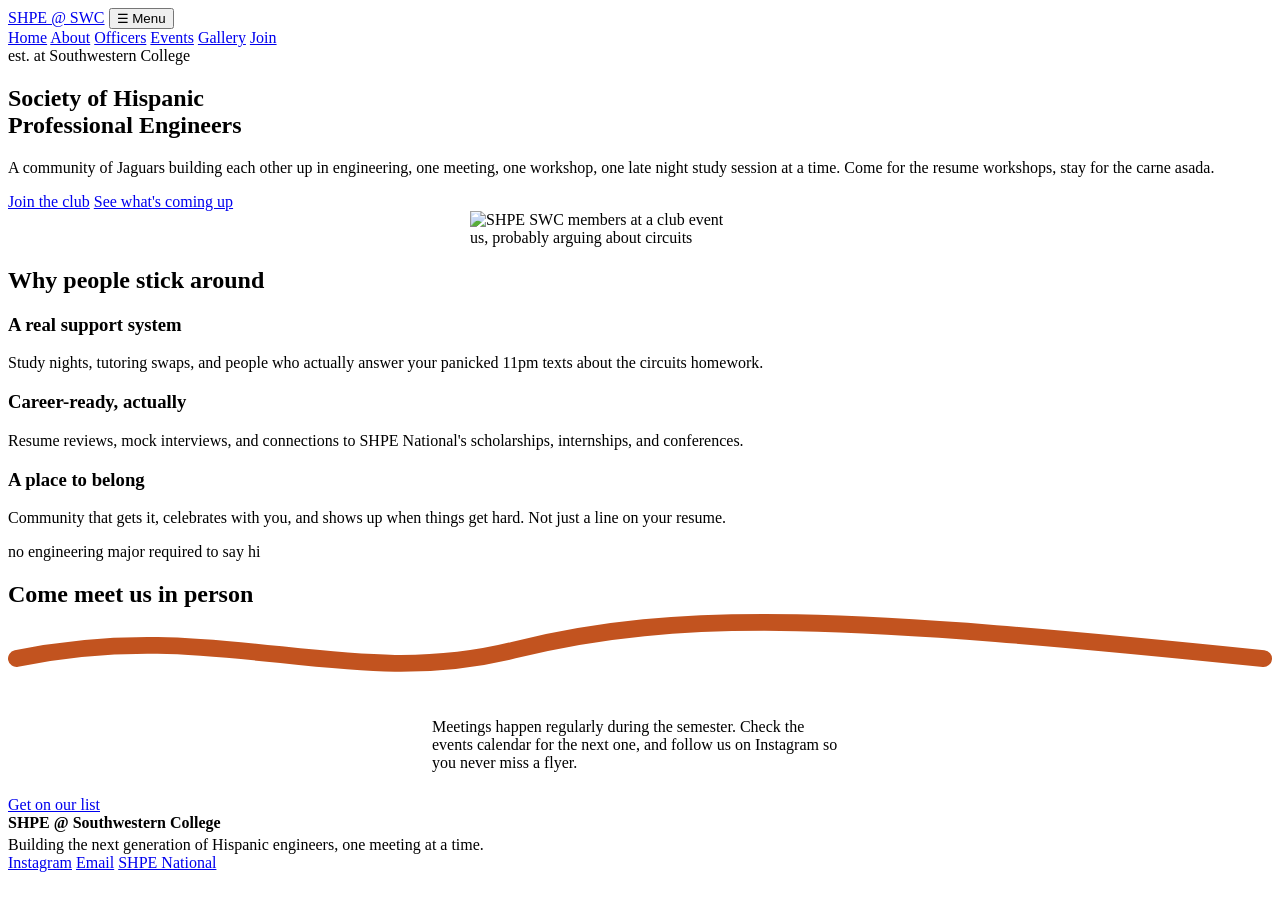
==== index.html @ b09fa812 "index.html for SHPE website Initial HTML structure for the SHPE @ swc website, including header, her" ====
<!DOCTYPE html>
<html lang="en">
<head>
<meta charset="UTF-8">
<meta name="viewport" content="width=device-width, initial-scale=1.0">
<title>SHPE @ Southwestern College</title>
<link rel="stylesheet" href="css/style.css">
</head>
<body>

<header class="site-header">
  <div class="nav-inner">
    <a class="brand" href="index.html"><span class="dot"></span>SHPE @ SWC</a>
    <button class="nav-toggle" aria-label="Toggle menu">☰ Menu</button>
    <nav class="main-nav">
      <a href="index.html">Home</a>
      <a href="about.html">About</a>
      <a href="officers.html">Officers</a>
      <a href="events.html">Events</a>
      <a href="gallery.html">Gallery</a>
      <a href="join.html">Join</a>
    </nav>
  </div>
</header>

<section class="hero">
  <div class="wrap hero-grid">
    <div>
      <span class="eyebrow">est. at Southwestern College</span>
      <h1>Society of Hispanic<br>Professional Engineers</h1>
      <p class="lede">A community of Jaguars building each other up in engineering,
        one meeting, one workshop, one late night study session at a time. Come
        for the resume workshops, stay for the carne asada.</p>
      <div class="hero-actions">
        <a href="join.html" class="btn btn-primary">Join the club</a>
        <a href="events.html" class="btn btn-outline">See what's coming up</a>
      </div>
    </div>
    <div class="center">
      <div class="polaroid" style="max-width:340px; margin:0 auto;">
        <img src="images/cover-photo.jpg" alt="SHPE SWC members at a club event">
        <div class="cap">us, probably arguing about circuits</div>
      </div>
    </div>
  </div>
</section>

<div class="torn"></div>

<section class="band-blue">
  <div class="wrap">
    <h2 class="center">Why people stick around</h2>
    <div class="grid-3 mt-lg">
      <div class="card">
        <h3>A real support system</h3>
        <p>Study nights, tutoring swaps, and people who actually answer your
          panicked 11pm texts about the circuits homework.</p>
      </div>
      <div class="card">
        <h3>Career-ready, actually</h3>
        <p>Resume reviews, mock interviews, and connections to SHPE National's
          scholarships, internships, and conferences.</p>
      </div>
      <div class="card">
        <h3>A place to belong</h3>
        <p>Community that gets it, celebrates with you, and shows up when
          things get hard. Not just a line on your resume.</p>
      </div>
    </div>
  </div>
</section>

<div class="torn"></div>

<section>
  <div class="wrap center">
    <span class="eyebrow">no engineering major required to say hi</span>
    <h2 class="doodle-underline">Come meet us in person
      <svg viewBox="0 0 300 20" preserveAspectRatio="none"><path d="M2,12 C50,2 80,20 120,10 S200,2 298,12" fill="none" stroke="#c2531f" stroke-width="4" stroke-linecap="round"/></svg>
    </h2>
    <p class="muted" style="max-width:52ch;margin:0 auto 24px;">
      Meetings happen regularly during the semester. Check the events calendar
      for the next one, and follow us on Instagram so you never miss a flyer.
    </p>
    <a href="join.html" class="btn btn-primary">Get on our list</a>
  </div>
</section>

<footer>
  <div class="wrap footer-inner">
    <div>
      <strong>SHPE @ Southwestern College</strong>
      <p class="muted" style="margin:4px 0 0;">Building the next generation of
        Hispanic engineers, one meeting at a time.</p>
    </div>
    <div class="social-links">
      <a href="https://instagram.com/YOUR_HANDLE" target="_blank" rel="noopener">Instagram</a>
      <a href="mailto:YOUR_EMAIL@swccd.edu">Email</a>
      <a href="https://shpe.org" target="_blank" rel="noopener">SHPE National</a>
    </div>
  </div>
</footer>
<script src="js/main.js"></script>
</body>
</html>
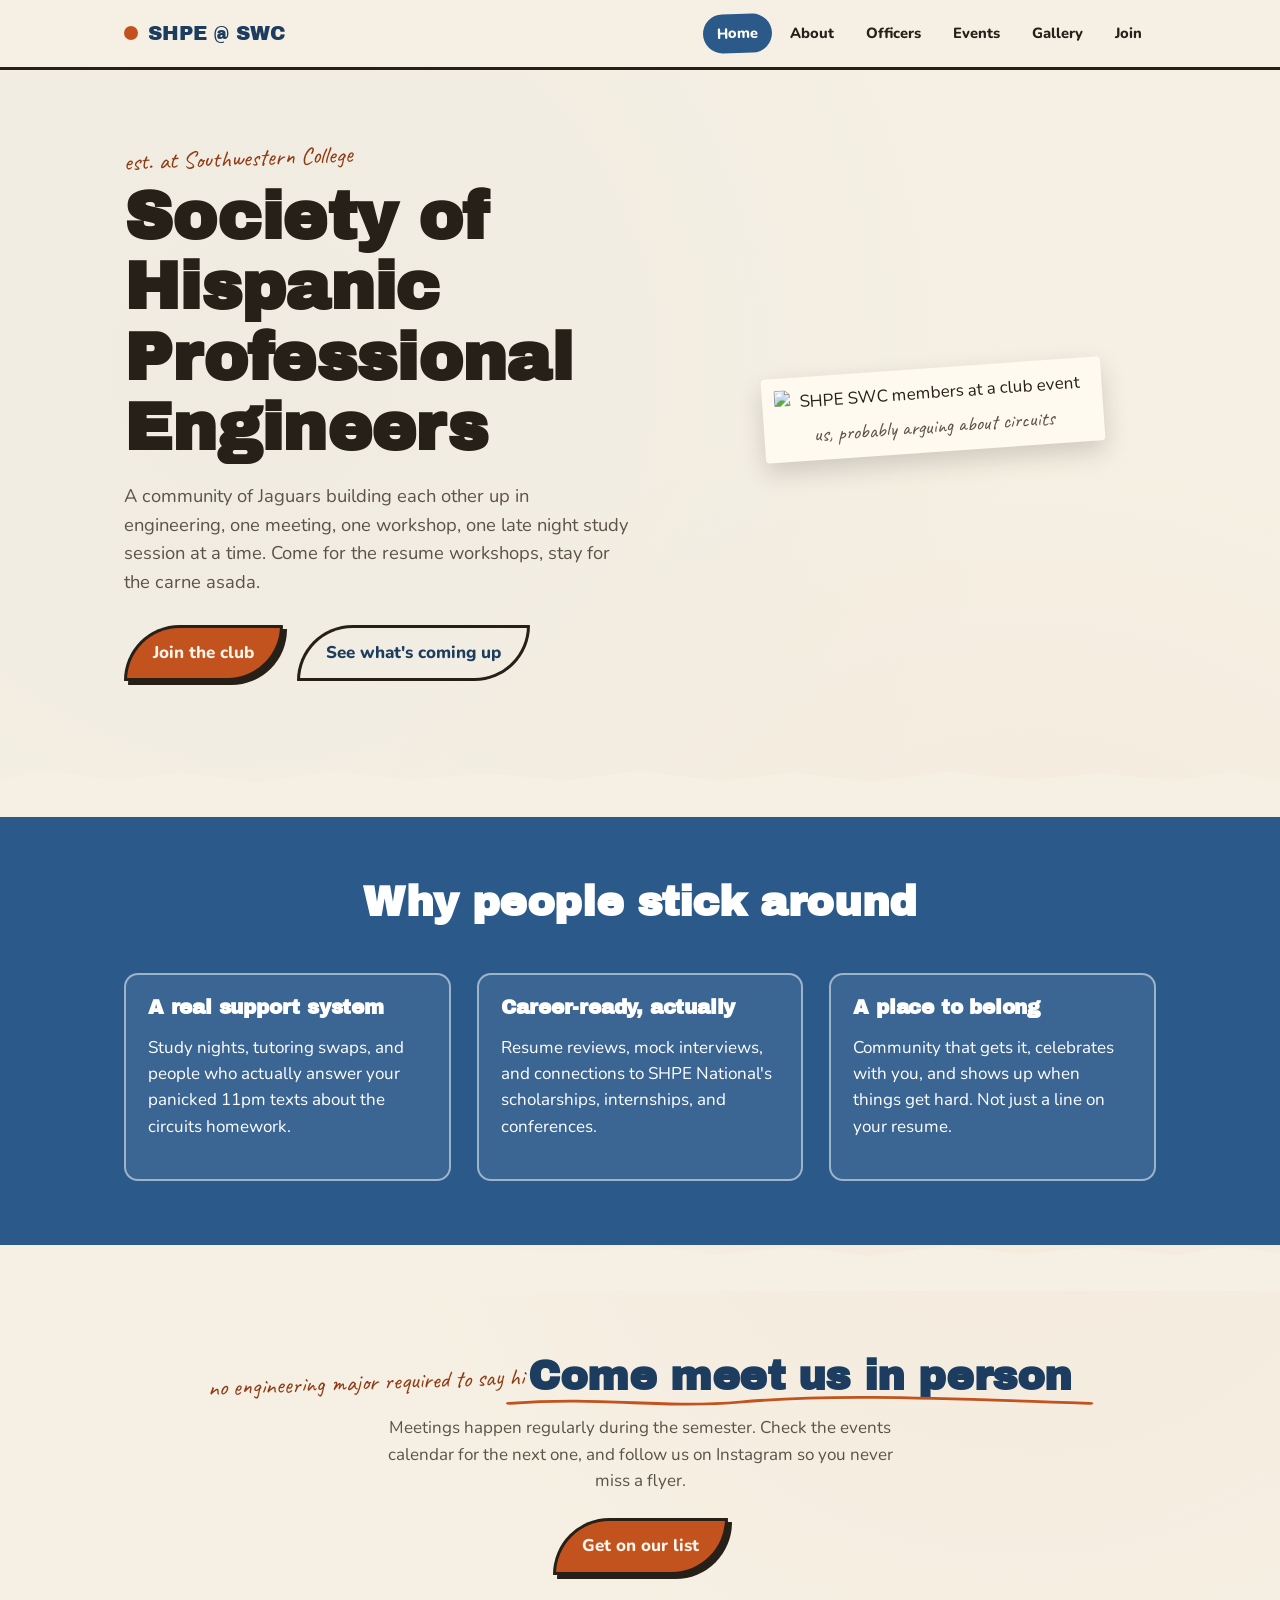
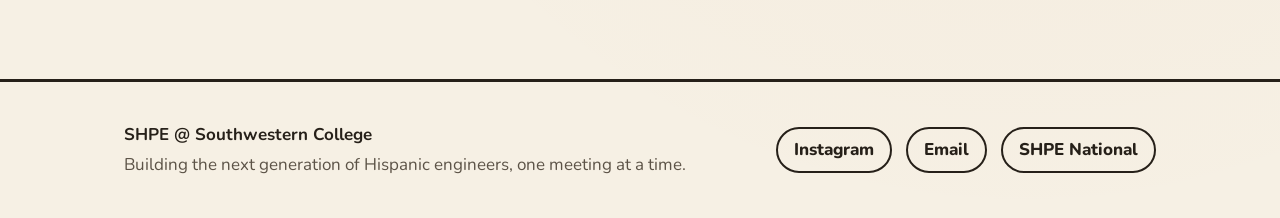
==== commit 8faf760b: "Update social links in footer of index.html" ====
--- a/index.html
+++ b/index.html
@@ -1,3 +1,4 @@
+
 <!DOCTYPE html>
 <html lang="en">
 <head>
@@ -94,8 +95,8 @@
         Hispanic engineers, one meeting at a time.</p>
     </div>
     <div class="social-links">
-      <a href="https://instagram.com/YOUR_HANDLE" target="_blank" rel="noopener">Instagram</a>
-      <a href="mailto:YOUR_EMAIL@swccd.edu">Email</a>
+      <a href="https://instagram.com/shpeswc" target="_blank" rel="noopener">Instagram</a>
+      <a href="mailto:shpe.swc@gmail.com">Email</a>
       <a href="https://shpe.org" target="_blank" rel="noopener">SHPE National</a>
     </div>
   </div>
--- a/css/style.css
+++ b/css/style.css
@@ -0,0 +1,400 @@
+
+/* ==========================================================================
+   SHPE @ Southwestern College — style.css
+   Design language: hand assembled zine / scrapbook. Torn paper, washi tape,
+   polaroid frames, doodle underlines. Nothing perfectly aligned on purpose.
+   ========================================================================== */
+
+@import url('https://fonts.googleapis.com/css2?family=Archivo+Black&family=Nunito:wght@400;600;700;800&family=Caveat:wght@500;700&display=swap');
+
+:root {
+  /* color tokens */
+  --blue: #2b5a8a;        /* french blue, main */
+  --blue-deep: #1c3d5f;   /* shadows, headers on light */
+  --blue-soft: #cfe0ef;   /* pale wash, backgrounds */
+  --orange: #c2531f;      /* burnt orange, main accent */
+  --orange-deep: #8f3a12; /* pressed / hover */
+  --orange-soft: #f3d9c4; /* tape, highlight blocks */
+  --paper: #f6f0e4;       /* base page color, warm off white */
+  --paper-card: #fffaf0;  /* card surface, slightly lighter */
+  --ink: #262019;         /* body text, warm near black */
+  --ink-soft: #5c5347;    /* secondary text */
+  --line: #d8cbb3;        /* hairlines / borders */
+
+  --display: 'Archivo Black', sans-serif;
+  --body: 'Nunito', sans-serif;
+  --hand: 'Caveat', cursive;
+
+  --radius: 14px;
+}
+
+* { box-sizing: border-box; }
+
+html { scroll-behavior: smooth; }
+
+body {
+  margin: 0;
+  background: var(--paper);
+  color: var(--ink);
+  font-family: var(--body);
+  font-size: 17px;
+  line-height: 1.55;
+  /* subtle paper grain, no external image needed */
+  background-image:
+    radial-gradient(circle at 20% 20%, rgba(43,90,138,0.03) 0, transparent 45%),
+    radial-gradient(circle at 80% 60%, rgba(194,83,31,0.04) 0, transparent 50%);
+}
+
+img { max-width: 100%; display: block; }
+
+a { color: var(--blue-deep); }
+
+h1, h2, h3 {
+  font-family: var(--display);
+  line-height: 1.05;
+  letter-spacing: -0.01em;
+  margin: 0 0 0.4em;
+}
+
+h1 { font-size: clamp(2.4rem, 6vw, 4.2rem); }
+h2 { font-size: clamp(1.7rem, 4vw, 2.6rem); color: var(--blue-deep); }
+h3 { font-size: 1.25rem; }
+
+.eyebrow {
+  font-family: var(--hand);
+  font-size: 1.5rem;
+  color: var(--orange-deep);
+  display: inline-block;
+  transform: rotate(-2deg);
+  margin-bottom: 0.2em;
+}
+
+.wrap {
+  max-width: 1080px;
+  margin: 0 auto;
+  padding: 0 24px;
+}
+
+section {
+  padding: 64px 0;
+}
+
+/* ---------- doodle underline (SVG, hand drawn squiggle) ---------- */
+.doodle-underline {
+  position: relative;
+  display: inline-block;
+}
+.doodle-underline svg {
+  position: absolute;
+  left: -4%;
+  bottom: -10px;
+  width: 108%;
+  height: 14px;
+}
+
+/* ---------- washi tape strip ---------- */
+.tape {
+  position: absolute;
+  width: 90px;
+  height: 30px;
+  background: var(--orange-soft);
+  opacity: 0.85;
+  box-shadow: 0 2px 4px rgba(0,0,0,0.12);
+}
+.tape.blue { background: var(--blue-soft); }
+.tape::before {
+  content: "";
+  position: absolute;
+  inset: 0;
+  background-image: repeating-linear-gradient(45deg, rgba(255,255,255,0.35) 0 4px, transparent 4px 8px);
+}
+
+/* ---------- top nav ---------- */
+header.site-header {
+  position: sticky;
+  top: 0;
+  z-index: 50;
+  background: var(--paper);
+  border-bottom: 3px solid var(--ink);
+}
+.nav-inner {
+  max-width: 1080px;
+  margin: 0 auto;
+  padding: 14px 24px;
+  display: flex;
+  align-items: center;
+  justify-content: space-between;
+  gap: 16px;
+}
+.brand {
+  font-family: var(--display);
+  font-size: 1.25rem;
+  color: var(--blue-deep);
+  text-decoration: none;
+  display: flex;
+  align-items: center;
+  gap: 10px;
+}
+.brand .dot {
+  width: 14px; height: 14px;
+  background: var(--orange);
+  border-radius: 50%;
+  display: inline-block;
+}
+nav.main-nav {
+  display: flex;
+  gap: 4px;
+  flex-wrap: wrap;
+}
+nav.main-nav a {
+  font-family: var(--body);
+  font-weight: 800;
+  font-size: 0.92rem;
+  text-decoration: none;
+  color: var(--ink);
+  padding: 8px 14px;
+  border-radius: 20px;
+  transition: transform 0.15s ease, background 0.15s ease;
+}
+nav.main-nav a:hover {
+  background: var(--orange-soft);
+  transform: rotate(-1.5deg);
+}
+nav.main-nav a.active {
+  background: var(--blue);
+  color: #fff;
+  transform: rotate(-1.5deg);
+}
+.nav-toggle {
+  display: none;
+  background: none;
+  border: 2px solid var(--ink);
+  border-radius: 8px;
+  padding: 6px 10px;
+  font-family: var(--display);
+  cursor: pointer;
+}
+
+@media (max-width: 720px) {
+  .nav-toggle { display: block; }
+  nav.main-nav {
+    display: none;
+    width: 100%;
+    flex-direction: column;
+    padding-top: 10px;
+  }
+  nav.main-nav.open { display: flex; }
+  .nav-inner { flex-wrap: wrap; }
+}
+
+/* ---------- buttons ---------- */
+.btn {
+  display: inline-block;
+  font-family: var(--body);
+  font-weight: 800;
+  text-decoration: none;
+  padding: 12px 26px;
+  border-radius: 999px 8px 999px 8px; /* slightly irregular, hand cut feel */
+  border: 3px solid var(--ink);
+  transition: transform 0.15s ease;
+}
+.btn:hover { transform: translate(-2px, -2px); }
+.btn-primary {
+  background: var(--orange);
+  color: #fff5ea;
+  box-shadow: 4px 4px 0 var(--ink);
+}
+.btn-primary:hover { box-shadow: 6px 6px 0 var(--ink); }
+.btn-outline {
+  background: transparent;
+  color: var(--blue-deep);
+}
+
+/* ---------- hero (cover page) ---------- */
+.hero {
+  position: relative;
+  padding: 70px 0 90px;
+  overflow: hidden;
+}
+.hero-grid {
+  display: grid;
+  grid-template-columns: 1.1fr 0.9fr;
+  gap: 40px;
+  align-items: center;
+}
+@media (max-width: 800px) {
+  .hero-grid { grid-template-columns: 1fr; }
+}
+.hero h1 { margin-bottom: 0.25em; }
+.hero p.lede {
+  font-size: 1.15rem;
+  color: var(--ink-soft);
+  max-width: 46ch;
+}
+.hero-actions {
+  display: flex;
+  gap: 14px;
+  margin-top: 28px;
+  flex-wrap: wrap;
+}
+
+.polaroid {
+  background: var(--paper-card);
+  padding: 12px 12px 46px;
+  border-radius: 4px;
+  box-shadow: 0 10px 24px rgba(38,32,25,0.18);
+  transform: rotate(-4deg);
+  position: relative;
+}
+.polaroid img { border-radius: 2px; }
+.polaroid .cap {
+  position: absolute;
+  bottom: 10px;
+  left: 14px;
+  right: 14px;
+  font-family: var(--hand);
+  font-size: 1.3rem;
+  color: var(--ink-soft);
+}
+
+/* ---------- card grid ---------- */
+.card {
+  background: var(--paper-card);
+  border: 2px solid var(--ink);
+  border-radius: var(--radius);
+  padding: 22px;
+  box-shadow: 5px 5px 0 var(--line);
+}
+
+.grid-3 {
+  display: grid;
+  grid-template-columns: repeat(3, 1fr);
+  gap: 26px;
+}
+.grid-2 {
+  display: grid;
+  grid-template-columns: repeat(2, 1fr);
+  gap: 26px;
+}
+@media (max-width: 800px) {
+  .grid-3, .grid-2 { grid-template-columns: 1fr; }
+}
+
+/* ---------- officer card ---------- */
+.officer {
+  text-align: center;
+}
+.officer .photo {
+  width: 100%;
+  aspect-ratio: 1;
+  border-radius: 10px;
+  background: var(--blue-soft);
+  margin-bottom: 14px;
+  overflow: hidden;
+  border: 2px solid var(--ink);
+}
+.officer .photo img { width: 100%; height: 100%; object-fit: cover; }
+.officer .role {
+  font-family: var(--hand);
+  color: var(--orange-deep);
+  font-size: 1.2rem;
+}
+
+/* ---------- placeholder officer photo ---------- */
+.officer .photo.placeholder {
+  display: flex;
+  align-items: center;
+  justify-content: center;
+  font-family: var(--hand);
+  font-size: 1.1rem;
+  color: var(--blue-deep);
+  text-align: center;
+  padding: 10px;
+}
+.gallery-grid {
+  display: grid;
+  grid-template-columns: repeat(auto-fill, minmax(220px, 1fr));
+  gap: 22px;
+}
+.gallery-grid .polaroid { transform: rotate(0deg); }
+.gallery-grid .polaroid:nth-child(3n+1) { transform: rotate(-3deg); }
+.gallery-grid .polaroid:nth-child(3n+2) { transform: rotate(2deg); }
+.gallery-grid .polaroid:nth-child(3n)   { transform: rotate(-1.5deg); }
+.gallery-grid .polaroid:hover { transform: rotate(0deg) scale(1.03); z-index: 2; }
+.gallery-grid img { width: 100%; height: 220px; object-fit: cover; }
+
+/* ---------- section divider, torn paper ---------- */
+.torn {
+  height: 46px;
+  width: 100%;
+  background: var(--paper);
+  clip-path: polygon(0% 20%, 4% 0%, 9% 22%, 14% 4%, 20% 24%, 26% 2%, 32% 20%, 38% 5%, 44% 22%,
+    50% 0%, 56% 22%, 62% 4%, 68% 24%, 74% 2%, 80% 20%, 86% 5%, 92% 22%, 96% 3%, 100% 20%, 100% 100%, 0% 100%);
+}
+
+/* ---------- band sections (alternating color blocks) ---------- */
+.band-blue { background: var(--blue); color: #fff; }
+.band-blue h2 { color: #fff; }
+.band-blue .card { background: rgba(255,255,255,0.08); border-color: rgba(255,255,255,0.5); color: #fff; box-shadow: none; }
+.band-orange { background: var(--orange); color: #fff5ea; }
+.band-orange h2 { color: #fff5ea; }
+
+/* ---------- form (join / canvas signup) ---------- */
+.form-card {
+  max-width: 520px;
+  margin: 0 auto;
+}
+label {
+  display: block;
+  font-weight: 800;
+  margin: 18px 0 6px;
+}
+input[type="text"], input[type="email"] {
+  width: 100%;
+  padding: 12px 14px;
+  border: 2px solid var(--ink);
+  border-radius: 8px;
+  font-family: var(--body);
+  font-size: 1rem;
+  background: #fff;
+}
+input:focus { outline: 3px solid var(--blue-soft); outline-offset: 1px; }
+
+/* ---------- footer ---------- */
+footer {
+  border-top: 3px solid var(--ink);
+  padding: 40px 0;
+  margin-top: 40px;
+}
+.footer-inner {
+  display: flex;
+  justify-content: space-between;
+  align-items: center;
+  gap: 20px;
+  flex-wrap: wrap;
+}
+.social-links {
+  display: flex;
+  gap: 14px;
+}
+.social-links a {
+  text-decoration: none;
+  font-weight: 800;
+  color: var(--ink);
+  border: 2px solid var(--ink);
+  border-radius: 999px;
+  padding: 8px 16px;
+}
+.social-links a:hover { background: var(--orange-soft); }
+
+/* ---------- reduced motion respect ---------- */
+@media (prefers-reduced-motion: reduce) {
+  html { scroll-behavior: auto; }
+  * { transition: none !important; }
+}
+
+/* ---------- misc utility ---------- */
+.center { text-align: center; }
+.muted { color: var(--ink-soft); }
+.mt-lg { margin-top: 48px; }
+.stack { display: flex; flex-direction: column; gap: 8px; }
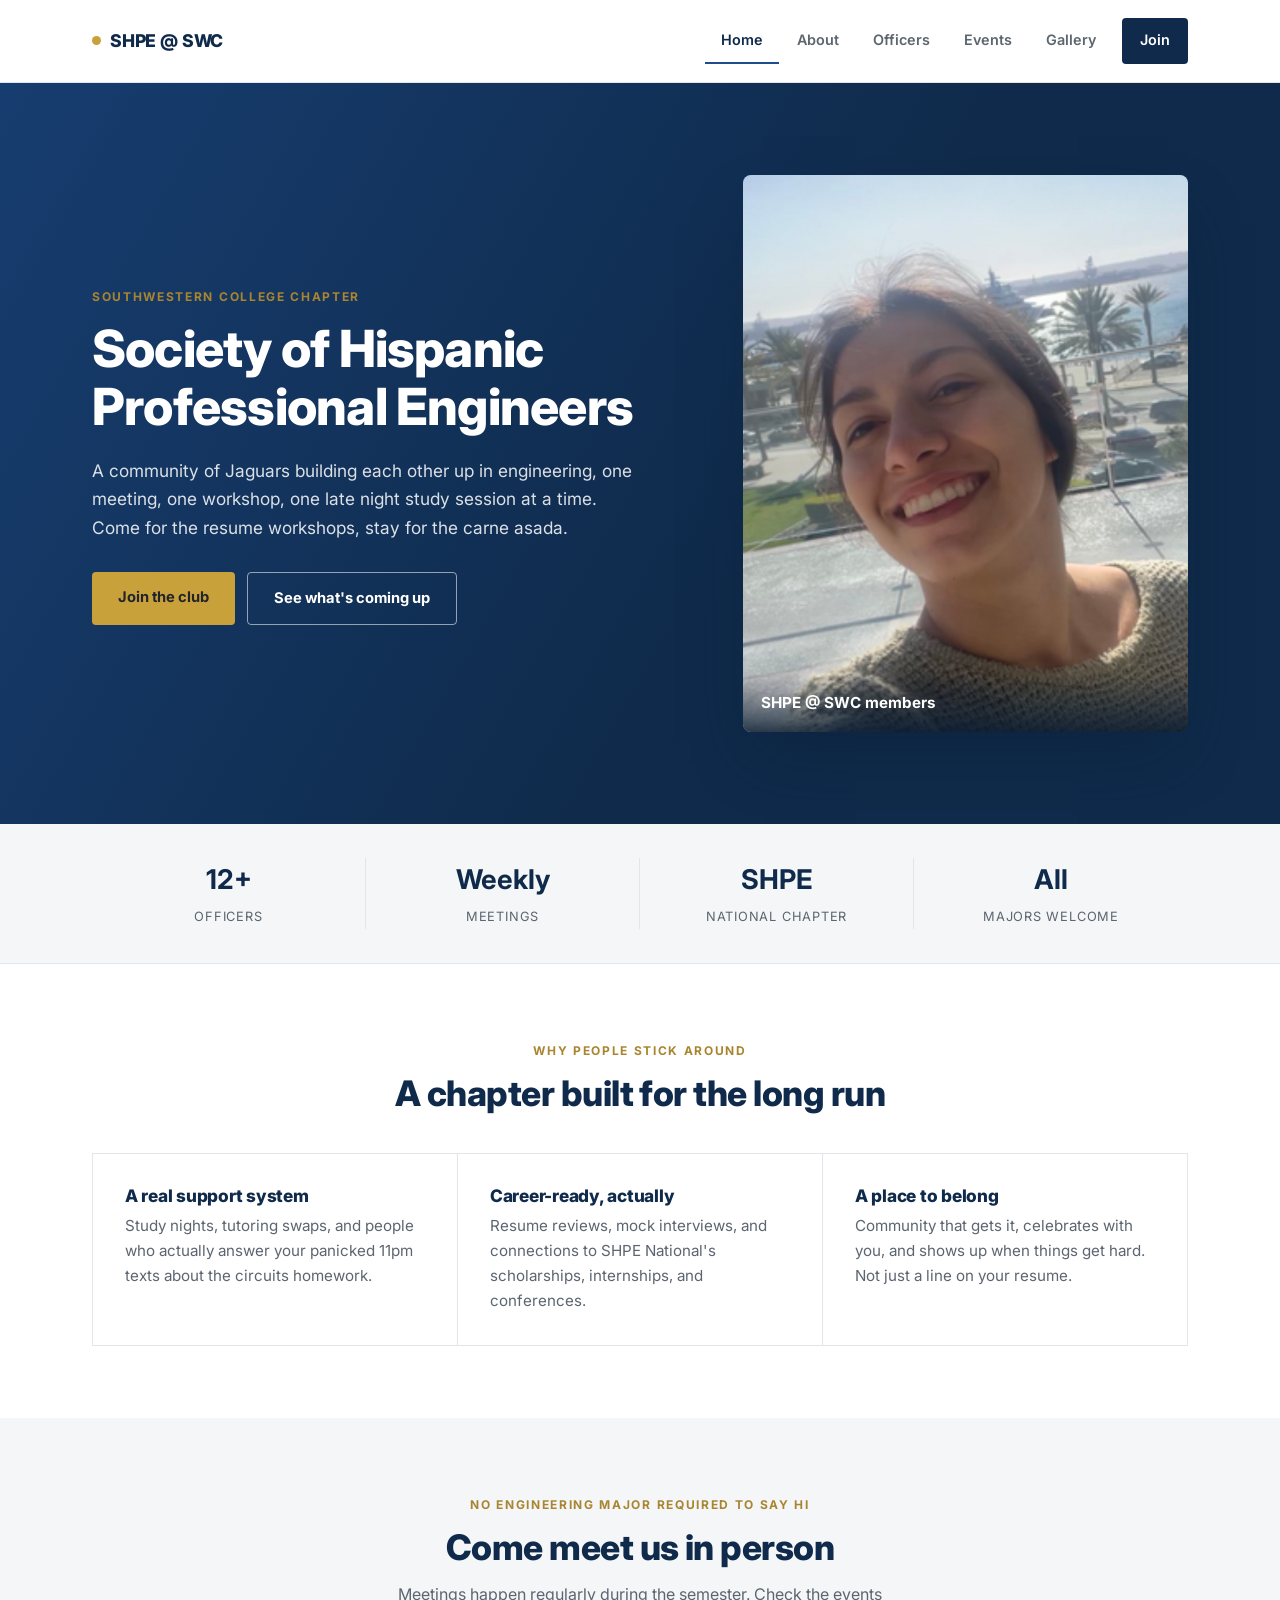
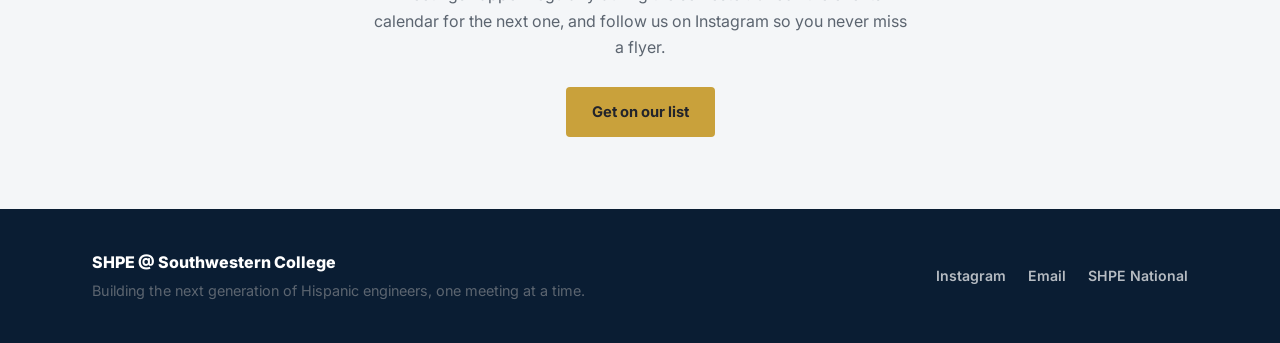
==== commit bb4287e5: "Refine text elements in index.html Updated various text elements for clarity and consistency, includ" ====
--- a/index.html
+++ b/index.html
@@ -5,6 +5,8 @@
 <meta charset="UTF-8">
 <meta name="viewport" content="width=device-width, initial-scale=1.0">
 <title>SHPE @ Southwestern College</title>
+<meta name="description" content="SHPE at Southwestern College is a student-run chapter of the Society of Hispanic Professional Engineers — open to any student pursuing engineering, math, or science.">
+<link rel="canonical" href="https://shpeswc.org/">
 <link rel="stylesheet" href="css/style.css">
 </head>
 <body>
@@ -12,14 +14,14 @@
 <header class="site-header">
   <div class="nav-inner">
     <a class="brand" href="index.html"><span class="dot"></span>SHPE @ SWC</a>
-    <button class="nav-toggle" aria-label="Toggle menu">☰ Menu</button>
+    <button class="nav-toggle" aria-label="Toggle menu">Menu</button>
     <nav class="main-nav">
       <a href="index.html">Home</a>
       <a href="about.html">About</a>
       <a href="officers.html">Officers</a>
       <a href="events.html">Events</a>
       <a href="gallery.html">Gallery</a>
-      <a href="join.html">Join</a>
+      <a href="join.html" class="nav-cta">Join</a>
     </nav>
   </div>
 </header>
@@ -27,62 +29,58 @@
 <section class="hero">
   <div class="wrap hero-grid">
     <div>
-      <span class="eyebrow">est. at Southwestern College</span>
+      <span class="eyebrow">Southwestern College Chapter</span>
       <h1>Society of Hispanic<br>Professional Engineers</h1>
-      <p class="lede">A community of Jaguars building each other up in engineering,
-        one meeting, one workshop, one late night study session at a time. Come
-        for the resume workshops, stay for the carne asada.</p>
+      <p class="lede">A community of Jaguars building each other up in engineering, one meeting, one workshop, one late night study session at a time. Come for the resume workshops, stay for the carne asada.</p>
       <div class="hero-actions">
         <a href="join.html" class="btn btn-primary">Join the club</a>
         <a href="events.html" class="btn btn-outline">See what's coming up</a>
       </div>
     </div>
-    <div class="center">
-      <div class="polaroid" style="max-width:340px; margin:0 auto;">
-        <img src="images/cover-photo.jpg" alt="SHPE SWC members at a club event">
-        <div class="cap">us, probably arguing about circuits</div>
+    <div class="hero-photo">
+      <img src="images/alina.jpg" alt="SHPE SWC members at a club event">
+      <div class="cap">SHPE @ SWC members</div>
+    </div>
+  </div>
+</section>
+
+<div class="stats">
+  <div class="wrap">
+    <div class="stat"><b>12+</b><span>Officers</span></div>
+    <div class="stat"><b>Weekly</b><span>Meetings</span></div>
+    <div class="stat"><b>SHPE</b><span>National Chapter</span></div>
+    <div class="stat"><b>All</b><span>Majors Welcome</span></div>
+  </div>
+</div>
+
+<section>
+  <div class="wrap section-head center">
+    <span class="eyebrow">Why people stick around</span>
+    <h2>A chapter built for the long run</h2>
+  </div>
+  <div class="wrap">
+    <div class="grid-3">
+      <div class="card">
+        <h3>A real support system</h3>
+        <p>Study nights, tutoring swaps, and people who actually answer your panicked 11pm texts about the circuits homework.</p>
+      </div>
+      <div class="card">
+        <h3>Career-ready, actually</h3>
+        <p>Resume reviews, mock interviews, and connections to SHPE National's scholarships, internships, and conferences.</p>
+      </div>
+      <div class="card">
+        <h3>A place to belong</h3>
+        <p>Community that gets it, celebrates with you, and shows up when things get hard. Not just a line on your resume.</p>
       </div>
     </div>
   </div>
 </section>
 
-<div class="torn"></div>
-
-<section class="band-blue">
+<section class="cta">
   <div class="wrap">
-    <h2 class="center">Why people stick around</h2>
-    <div class="grid-3 mt-lg">
-      <div class="card">
-        <h3>A real support system</h3>
-        <p>Study nights, tutoring swaps, and people who actually answer your
-          panicked 11pm texts about the circuits homework.</p>
-      </div>
-      <div class="card">
-        <h3>Career-ready, actually</h3>
-        <p>Resume reviews, mock interviews, and connections to SHPE National's
-          scholarships, internships, and conferences.</p>
-      </div>
-      <div class="card">
-        <h3>A place to belong</h3>
-        <p>Community that gets it, celebrates with you, and shows up when
-          things get hard. Not just a line on your resume.</p>
-      </div>
-    </div>
-  </div>
-</section>
-
-<div class="torn"></div>
-
-<section>
-  <div class="wrap center">
-    <span class="eyebrow">no engineering major required to say hi</span>
-    <h2 class="doodle-underline">Come meet us in person
-      <svg viewBox="0 0 300 20" preserveAspectRatio="none"><path d="M2,12 C50,2 80,20 120,10 S200,2 298,12" fill="none" stroke="#c2531f" stroke-width="4" stroke-linecap="round"/></svg>
-    </h2>
-    <p class="muted" style="max-width:52ch;margin:0 auto 24px;">
-      Meetings happen regularly during the semester. Check the events calendar
-      for the next one, and follow us on Instagram so you never miss a flyer.
-    </p>
+    <span class="eyebrow">No engineering major required to say hi</span>
+    <h2>Come meet us in person</h2>
+    <p>Meetings happen regularly during the semester. Check the events calendar for the next one, and follow us on Instagram so you never miss a flyer.</p>
     <a href="join.html" class="btn btn-primary">Get on our list</a>
   </div>
 </section>
@@ -91,8 +89,7 @@
   <div class="wrap footer-inner">
     <div>
       <strong>SHPE @ Southwestern College</strong>
-      <p class="muted" style="margin:4px 0 0;">Building the next generation of
-        Hispanic engineers, one meeting at a time.</p>
+      <p class="muted">Building the next generation of Hispanic engineers, one meeting at a time.</p>
     </div>
     <div class="social-links">
       <a href="https://instagram.com/shpeswc" target="_blank" rel="noopener">Instagram</a>
--- a/css/style.css
+++ b/css/style.css
@@ -1,31 +1,27 @@
-
-/* ==========================================================================
-   SHPE @ Southwestern College — style.css
-   Design language: hand assembled zine / scrapbook. Torn paper, washi tape,
-   polaroid frames, doodle underlines. Nothing perfectly aligned on purpose.
-   ========================================================================== */
-
-@import url('https://fonts.googleapis.com/css2?family=Archivo+Black&family=Nunito:wght@400;600;700;800&family=Caveat:wght@500;700&display=swap');
+/* 
+   SHPE @ SWC style.css
+   Design language: clean & corporate. Navy + gold, strict grid, Inter
+   throughout, hairline dividers instead of decoration. Built to feel like a
+   professional student-org / university department site.
+   */
+
+@import url('https://fonts.googleapis.com/css2?family=Inter:wght@400;500;600;700;800&display=swap');
 
 :root {
   /* color tokens */
-  --blue: #2b5a8a;        /* french blue, main */
-  --blue-deep: #1c3d5f;   /* shadows, headers on light */
-  --blue-soft: #cfe0ef;   /* pale wash, backgrounds */
-  --orange: #c2531f;      /* burnt orange, main accent */
-  --orange-deep: #8f3a12; /* pressed / hover */
-  --orange-soft: #f3d9c4; /* tape, highlight blocks */
-  --paper: #f6f0e4;       /* base page color, warm off white */
-  --paper-card: #fffaf0;  /* card surface, slightly lighter */
-  --ink: #262019;         /* body text, warm near black */
-  --ink-soft: #5c5347;    /* secondary text */
-  --line: #d8cbb3;        /* hairlines / borders */
-
-  --display: 'Archivo Black', sans-serif;
-  --body: 'Nunito', sans-serif;
-  --hand: 'Caveat', cursive;
-
-  --radius: 14px;
+  --navy: #0f2a4a;        /* primary dark, hero + footer */
+  --navy-deep: #0a1d33;   /* darkest, footer base */
+  --blue: #1d4d8f;        /* secondary accent, links */
+  --gold: #c9a13b;        /* primary accent, CTAs, eyebrows */
+  --gold-deep: #a98530;   /* accent hover/pressed */
+  --bg: #ffffff;          /* page background */
+  --bg-soft: #f4f6f8;     /* alternating section background */
+  --ink: #1a1d21;         /* body text */
+  --ink-soft: #5c6570;    /* secondary text */
+  --line: #e2e6ea;        /* hairlines / borders */
+
+  --font: 'Inter', -apple-system, BlinkMacSystemFont, sans-serif;
+  --radius: 6px;
 }
 
 * { box-sizing: border-box; }
@@ -34,337 +30,377 @@
 
 body {
   margin: 0;
-  background: var(--paper);
+  background: var(--bg);
   color: var(--ink);
-  font-family: var(--body);
-  font-size: 17px;
-  line-height: 1.55;
-  /* subtle paper grain, no external image needed */
-  background-image:
-    radial-gradient(circle at 20% 20%, rgba(43,90,138,0.03) 0, transparent 45%),
-    radial-gradient(circle at 80% 60%, rgba(194,83,31,0.04) 0, transparent 50%);
+  font-family: var(--font);
+  font-size: 16px;
+  line-height: 1.65;
 }
 
 img { max-width: 100%; display: block; }
 
-a { color: var(--blue-deep); }
+a { color: var(--blue); }
 
 h1, h2, h3 {
-  font-family: var(--display);
-  line-height: 1.05;
-  letter-spacing: -0.01em;
+  font-family: var(--font);
+  font-weight: 800;
+  line-height: 1.15;
+  letter-spacing: -0.015em;
   margin: 0 0 0.4em;
-}
-
-h1 { font-size: clamp(2.4rem, 6vw, 4.2rem); }
-h2 { font-size: clamp(1.7rem, 4vw, 2.6rem); color: var(--blue-deep); }
-h3 { font-size: 1.25rem; }
+  color: var(--navy);
+}
+
+h1 { font-size: clamp(2.1rem, 4.6vw, 3.2rem); }
+h2 { font-size: clamp(1.6rem, 3.4vw, 2.2rem); }
+h3 { font-size: 1.08rem; }
+
+p { margin: 0 0 1em; }
 
 .eyebrow {
-  font-family: var(--hand);
-  font-size: 1.5rem;
-  color: var(--orange-deep);
   display: inline-block;
-  transform: rotate(-2deg);
-  margin-bottom: 0.2em;
+  text-transform: uppercase;
+  letter-spacing: 0.14em;
+  font-size: 0.75rem;
+  font-weight: 700;
+  color: var(--gold-deep);
+  margin-bottom: 12px;
 }
 
 .wrap {
-  max-width: 1080px;
+  max-width: 1160px;
   margin: 0 auto;
-  padding: 0 24px;
-}
-
-section {
-  padding: 64px 0;
-}
-
-/* ---------- doodle underline (SVG, hand drawn squiggle) ---------- */
-.doodle-underline {
-  position: relative;
-  display: inline-block;
-}
-.doodle-underline svg {
-  position: absolute;
-  left: -4%;
-  bottom: -10px;
-  width: 108%;
-  height: 14px;
-}
-
-/* ---------- washi tape strip ---------- */
-.tape {
-  position: absolute;
-  width: 90px;
-  height: 30px;
-  background: var(--orange-soft);
-  opacity: 0.85;
-  box-shadow: 0 2px 4px rgba(0,0,0,0.12);
-}
-.tape.blue { background: var(--blue-soft); }
-.tape::before {
-  content: "";
-  position: absolute;
-  inset: 0;
-  background-image: repeating-linear-gradient(45deg, rgba(255,255,255,0.35) 0 4px, transparent 4px 8px);
-}
+  padding: 0 32px;
+}
+
+section { padding: 72px 0; }
+section.tight { padding-top: 0; }
 
 /* ---------- top nav ---------- */
 header.site-header {
   position: sticky;
   top: 0;
   z-index: 50;
-  background: var(--paper);
-  border-bottom: 3px solid var(--ink);
+  background: rgba(255,255,255,0.96);
+  backdrop-filter: blur(6px);
+  border-bottom: 1px solid var(--line);
 }
 .nav-inner {
-  max-width: 1080px;
+  max-width: 1160px;
   margin: 0 auto;
-  padding: 14px 24px;
+  padding: 18px 32px;
   display: flex;
   align-items: center;
   justify-content: space-between;
   gap: 16px;
 }
 .brand {
-  font-family: var(--display);
-  font-size: 1.25rem;
-  color: var(--blue-deep);
+  font-weight: 800;
+  font-size: 1.1rem;
+  letter-spacing: -0.01em;
+  color: var(--navy);
   text-decoration: none;
   display: flex;
   align-items: center;
-  gap: 10px;
+  gap: 9px;
 }
 .brand .dot {
-  width: 14px; height: 14px;
-  background: var(--orange);
+  width: 9px; height: 9px;
+  background: var(--gold);
   border-radius: 50%;
   display: inline-block;
 }
 nav.main-nav {
   display: flex;
-  gap: 4px;
-  flex-wrap: wrap;
+  align-items: center;
+  gap: 2px;
 }
 nav.main-nav a {
-  font-family: var(--body);
-  font-weight: 800;
-  font-size: 0.92rem;
+  font-weight: 600;
+  font-size: 0.9rem;
   text-decoration: none;
-  color: var(--ink);
-  padding: 8px 14px;
-  border-radius: 20px;
-  transition: transform 0.15s ease, background 0.15s ease;
-}
-nav.main-nav a:hover {
-  background: var(--orange-soft);
-  transform: rotate(-1.5deg);
-}
-nav.main-nav a.active {
-  background: var(--blue);
+  color: var(--ink-soft);
+  padding: 10px 16px;
+  border-bottom: 2px solid transparent;
+  transition: color 0.15s ease, border-color 0.15s ease;
+}
+nav.main-nav a:hover { color: var(--navy); }
+nav.main-nav a.active { color: var(--navy); border-bottom-color: var(--blue); }
+nav.main-nav a.nav-cta {
+  background: var(--navy);
   color: #fff;
-  transform: rotate(-1.5deg);
-}
+  border-radius: 4px;
+  padding: 10px 18px;
+  border-bottom-color: transparent;
+  margin-left: 8px;
+}
+nav.main-nav a.nav-cta:hover { background: var(--blue); color: #fff; }
+
 .nav-toggle {
   display: none;
   background: none;
-  border: 2px solid var(--ink);
-  border-radius: 8px;
-  padding: 6px 10px;
-  font-family: var(--display);
+  border: 1.5px solid var(--line);
+  border-radius: 4px;
+  padding: 7px 12px;
+  font-family: var(--font);
+  font-weight: 700;
+  font-size: 0.85rem;
+  color: var(--navy);
   cursor: pointer;
 }
 
-@media (max-width: 720px) {
+@media (max-width: 760px) {
   .nav-toggle { display: block; }
   nav.main-nav {
     display: none;
     width: 100%;
     flex-direction: column;
+    align-items: stretch;
     padding-top: 10px;
+    gap: 0;
   }
   nav.main-nav.open { display: flex; }
+  nav.main-nav a { padding: 12px 4px; border-bottom: 1px solid var(--line); }
+  nav.main-nav a.nav-cta { margin: 8px 4px; text-align: center; }
   .nav-inner { flex-wrap: wrap; }
 }
 
 /* ---------- buttons ---------- */
 .btn {
   display: inline-block;
-  font-family: var(--body);
-  font-weight: 800;
+  font-family: var(--font);
+  font-weight: 700;
+  font-size: 0.92rem;
   text-decoration: none;
-  padding: 12px 26px;
-  border-radius: 999px 8px 999px 8px; /* slightly irregular, hand cut feel */
-  border: 3px solid var(--ink);
-  transition: transform 0.15s ease;
-}
-.btn:hover { transform: translate(-2px, -2px); }
+  padding: 13px 26px;
+  border-radius: 4px;
+  transition: background 0.15s ease, color 0.15s ease, border-color 0.15s ease;
+}
 .btn-primary {
-  background: var(--orange);
-  color: #fff5ea;
-  box-shadow: 4px 4px 0 var(--ink);
-}
-.btn-primary:hover { box-shadow: 6px 6px 0 var(--ink); }
+  background: var(--gold);
+  color: #22242b;
+}
+.btn-primary:hover { background: var(--gold-deep); }
 .btn-outline {
+  border: 1.5px solid rgba(255,255,255,0.55);
+  color: #fff;
   background: transparent;
-  color: var(--blue-deep);
-}
-
-/* ---------- hero (cover page) ---------- */
+}
+.btn-outline:hover { background: rgba(255,255,255,0.12); }
+.btn-outline-dark {
+  border: 1.5px solid var(--navy);
+  color: var(--navy);
+  background: transparent;
+}
+.btn-outline-dark:hover { background: var(--navy); color: #fff; }
+
+/* ---------- page hero (dark banner, all interior pages) ---------- */
+.page-hero {
+  background: var(--navy);
+  color: #fff;
+  padding: 64px 0;
+  position: relative;
+  overflow: hidden;
+}
+.page-hero::before {
+  content: "";
+  position: absolute;
+  inset: 0;
+  background: linear-gradient(120deg, rgba(29,77,143,0.55), transparent 60%);
+}
+.page-hero .wrap { position: relative; }
+.page-hero h1 { color: #fff; margin-bottom: 0.3em; }
+.page-hero .eyebrow { color: #e5c878; }
+.page-hero p.lede {
+  color: rgba(255,255,255,0.85);
+  font-size: 1.05rem;
+  max-width: 60ch;
+  margin: 0;
+}
+
+/* ---------- home hero ---------- */
 .hero {
+  background: var(--navy);
+  color: #fff;
+  padding: 92px 0;
   position: relative;
-  padding: 70px 0 90px;
   overflow: hidden;
 }
-.hero-grid {
+.hero::before {
+  content: "";
+  position: absolute;
+  inset: 0;
+  background: linear-gradient(120deg, rgba(29,77,143,0.55), transparent 60%);
+}
+.hero-grid { position: relative; display: grid; grid-template-columns: 1.15fr 0.85fr; gap: 48px; align-items: center; }
+@media (max-width: 860px) { .hero-grid { grid-template-columns: 1fr; } }
+.hero h1 { color: #fff; }
+.hero p.lede {
+  color: rgba(255,255,255,0.85);
+  font-size: 1.08rem;
+  max-width: 50ch;
+  margin: 0 0 30px;
+}
+.hero-actions { display: flex; gap: 12px; flex-wrap: wrap; }
+
+.hero-photo {
+  aspect-ratio: 4/5;
+  border-radius: 8px;
+  overflow: hidden;
+  background: linear-gradient(155deg, var(--blue) 0%, var(--navy-deep) 70%);
+  position: relative;
+  box-shadow: 0 30px 60px -20px rgba(10,29,51,0.5);
+}
+.hero-photo img { width: 100%; height: 100%; object-fit: cover; }
+.hero-photo .cap {
+  position: absolute;
+  bottom: 0; left: 0; right: 0;
+  padding: 16px 18px;
+  background: linear-gradient(0deg, rgba(10,29,51,0.85), transparent);
+  color: #fff;
+  font-weight: 700;
+  font-size: 0.95rem;
+}
+
+/* ---------- stats bar ---------- */
+.stats { background: var(--bg-soft); border-bottom: 1px solid var(--line); }
+.stats .wrap { display: grid; grid-template-columns: repeat(4, 1fr); padding: 34px 32px; }
+.stats .stat { text-align: center; border-right: 1px solid var(--line); }
+.stats .stat:last-child { border-right: none; }
+.stats .stat b { display: block; font-size: 1.7rem; color: var(--navy); }
+.stats .stat span { font-size: 0.8rem; color: var(--ink-soft); text-transform: uppercase; letter-spacing: 0.06em; }
+@media (max-width: 700px) {
+  .stats .wrap { grid-template-columns: repeat(2, 1fr); gap: 24px; }
+  .stats .stat { border-right: none; }
+}
+
+/* ---------- section headers ---------- */
+.section-head { margin-bottom: 40px; }
+.section-head.center { text-align: center; }
+
+/* ---------- hairline card grid ---------- */
+.grid-3, .grid-2 {
   display: grid;
-  grid-template-columns: 1.1fr 0.9fr;
-  gap: 40px;
-  align-items: center;
-}
-@media (max-width: 800px) {
-  .hero-grid { grid-template-columns: 1fr; }
-}
-.hero h1 { margin-bottom: 0.25em; }
-.hero p.lede {
-  font-size: 1.15rem;
-  color: var(--ink-soft);
-  max-width: 46ch;
-}
-.hero-actions {
-  display: flex;
-  gap: 14px;
-  margin-top: 28px;
-  flex-wrap: wrap;
-}
-
-.polaroid {
-  background: var(--paper-card);
-  padding: 12px 12px 46px;
-  border-radius: 4px;
-  box-shadow: 0 10px 24px rgba(38,32,25,0.18);
-  transform: rotate(-4deg);
-  position: relative;
-}
-.polaroid img { border-radius: 2px; }
-.polaroid .cap {
-  position: absolute;
-  bottom: 10px;
-  left: 14px;
-  right: 14px;
-  font-family: var(--hand);
-  font-size: 1.3rem;
-  color: var(--ink-soft);
-}
-
-/* ---------- card grid ---------- */
+  gap: 1px;
+  background: var(--line);
+  border: 1px solid var(--line);
+}
+.grid-3 { grid-template-columns: repeat(3, 1fr); }
+.grid-2 { grid-template-columns: repeat(2, 1fr); }
+@media (max-width: 860px) {
+  .grid-3, .grid-2 { grid-template-columns: 1fr; }
+}
 .card {
-  background: var(--paper-card);
-  border: 2px solid var(--ink);
-  border-radius: var(--radius);
-  padding: 22px;
-  box-shadow: 5px 5px 0 var(--line);
-}
-
-.grid-3 {
-  display: grid;
-  grid-template-columns: repeat(3, 1fr);
-  gap: 26px;
-}
-.grid-2 {
-  display: grid;
-  grid-template-columns: repeat(2, 1fr);
-  gap: 26px;
-}
-@media (max-width: 800px) {
-  .grid-3, .grid-2 { grid-template-columns: 1fr; }
-}
-
-/* ---------- officer card ---------- */
+  background: #fff;
+  padding: 32px;
+}
+.card h3 { font-size: 1.08rem; }
+.card p { color: var(--ink-soft); margin: 0; font-size: 0.95rem; }
+.card p:not(:last-child) { margin-bottom: 0.75em; }
+.card.center { text-align: center; }
+
+/* card grid on dark bands */
+.band-navy { background: var(--navy); color: #fff; }
+.band-navy h2 { color: #fff; }
+.band-navy .eyebrow { color: #e5c878; }
+.band-navy .grid-3, .band-navy .grid-2 { background: rgba(255,255,255,0.14); border-color: rgba(255,255,255,0.14); }
+.band-navy .card { background: var(--navy); }
+.band-navy .card h3 { color: #fff; }
+.band-navy .card p { color: rgba(255,255,255,0.72); }
+
+/* ---------- standalone (non-grid) card, used for calendar/form wrappers ---------- */
+.panel {
+  background: #fff;
+  border: 1px solid var(--line);
+  border-radius: 8px;
+  padding: 8px;
+}
+
+/* ---------- CTA band ---------- */
+.cta { background: var(--bg-soft); text-align: center; }
+.cta p { color: var(--ink-soft); max-width: 54ch; margin: 0 auto 26px; }
+
+/* ---------- officer / team cards ---------- */
 .officer {
   text-align: center;
 }
 .officer .photo {
   width: 100%;
   aspect-ratio: 1;
-  border-radius: 10px;
-  background: var(--blue-soft);
-  margin-bottom: 14px;
   overflow: hidden;
-  border: 2px solid var(--ink);
+  border: 1px solid var(--line);
+  border-radius: 4px;
+  margin-bottom: 16px;
+  background: var(--bg-soft);
 }
 .officer .photo img { width: 100%; height: 100%; object-fit: cover; }
-.officer .role {
-  font-family: var(--hand);
-  color: var(--orange-deep);
-  font-size: 1.2rem;
-}
-
-/* ---------- placeholder officer photo ---------- */
 .officer .photo.placeholder {
   display: flex;
   align-items: center;
   justify-content: center;
-  font-family: var(--hand);
-  font-size: 1.1rem;
-  color: var(--blue-deep);
+  padding: 10px;
+  font-size: 0.85rem;
+  color: var(--ink-soft);
   text-align: center;
-  padding: 10px;
-}
+}
+.officer h3 { font-size: 1rem; margin-bottom: 0.2em; }
+.officer .role {
+  text-transform: uppercase;
+  letter-spacing: 0.06em;
+  font-size: 0.72rem;
+  font-weight: 700;
+  color: var(--gold-deep);
+}
+
+/* ---------- gallery ---------- */
 .gallery-grid {
   display: grid;
-  grid-template-columns: repeat(auto-fill, minmax(220px, 1fr));
-  gap: 22px;
-}
-.gallery-grid .polaroid { transform: rotate(0deg); }
-.gallery-grid .polaroid:nth-child(3n+1) { transform: rotate(-3deg); }
-.gallery-grid .polaroid:nth-child(3n+2) { transform: rotate(2deg); }
-.gallery-grid .polaroid:nth-child(3n)   { transform: rotate(-1.5deg); }
-.gallery-grid .polaroid:hover { transform: rotate(0deg) scale(1.03); z-index: 2; }
-.gallery-grid img { width: 100%; height: 220px; object-fit: cover; }
-
-/* ---------- section divider, torn paper ---------- */
-.torn {
-  height: 46px;
-  width: 100%;
-  background: var(--paper);
-  clip-path: polygon(0% 20%, 4% 0%, 9% 22%, 14% 4%, 20% 24%, 26% 2%, 32% 20%, 38% 5%, 44% 22%,
-    50% 0%, 56% 22%, 62% 4%, 68% 24%, 74% 2%, 80% 20%, 86% 5%, 92% 22%, 96% 3%, 100% 20%, 100% 100%, 0% 100%);
-}
-
-/* ---------- band sections (alternating color blocks) ---------- */
-.band-blue { background: var(--blue); color: #fff; }
-.band-blue h2 { color: #fff; }
-.band-blue .card { background: rgba(255,255,255,0.08); border-color: rgba(255,255,255,0.5); color: #fff; box-shadow: none; }
-.band-orange { background: var(--orange); color: #fff5ea; }
-.band-orange h2 { color: #fff5ea; }
+  grid-template-columns: repeat(auto-fill, minmax(240px, 1fr));
+  gap: 24px;
+}
+.gallery-item {
+  border: 1px solid var(--line);
+  border-radius: 6px;
+  overflow: hidden;
+  background: #fff;
+  transition: box-shadow 0.15s ease;
+}
+.gallery-item:hover { box-shadow: 0 10px 24px -12px rgba(15,42,74,0.25); }
+.gallery-item img { width: 100%; height: 220px; object-fit: cover; }
+.gallery-item .cap {
+  padding: 12px 14px;
+  font-size: 0.85rem;
+  color: var(--ink-soft);
+}
 
 /* ---------- form (join / canvas signup) ---------- */
 .form-card {
-  max-width: 520px;
+  max-width: 560px;
   margin: 0 auto;
+  padding: 40px;
 }
 label {
   display: block;
-  font-weight: 800;
+  font-weight: 700;
+  font-size: 0.9rem;
   margin: 18px 0 6px;
+  color: var(--navy);
 }
 input[type="text"], input[type="email"] {
   width: 100%;
   padding: 12px 14px;
-  border: 2px solid var(--ink);
-  border-radius: 8px;
-  font-family: var(--body);
+  border: 1.5px solid var(--line);
+  border-radius: 4px;
+  font-family: var(--font);
   font-size: 1rem;
   background: #fff;
 }
-input:focus { outline: 3px solid var(--blue-soft); outline-offset: 1px; }
+input:focus { outline: none; border-color: var(--blue); box-shadow: 0 0 0 3px rgba(29,77,143,0.15); }
 
 /* ---------- footer ---------- */
 footer {
-  border-top: 3px solid var(--ink);
+  background: var(--navy-deep);
+  color: rgba(255,255,255,0.7);
   padding: 40px 0;
-  margin-top: 40px;
 }
 .footer-inner {
   display: flex;
@@ -373,19 +409,16 @@
   gap: 20px;
   flex-wrap: wrap;
 }
-.social-links {
-  display: flex;
-  gap: 14px;
-}
+.footer-inner strong { color: #fff; font-weight: 800; }
+.footer-inner p { margin: 4px 0 0; font-size: 0.9rem; }
+.social-links { display: flex; gap: 22px; }
 .social-links a {
   text-decoration: none;
-  font-weight: 800;
-  color: var(--ink);
-  border: 2px solid var(--ink);
-  border-radius: 999px;
-  padding: 8px 16px;
-}
-.social-links a:hover { background: var(--orange-soft); }
+  font-weight: 600;
+  font-size: 0.88rem;
+  color: rgba(255,255,255,0.7);
+}
+.social-links a:hover { color: #fff; }
 
 /* ---------- reduced motion respect ---------- */
 @media (prefers-reduced-motion: reduce) {
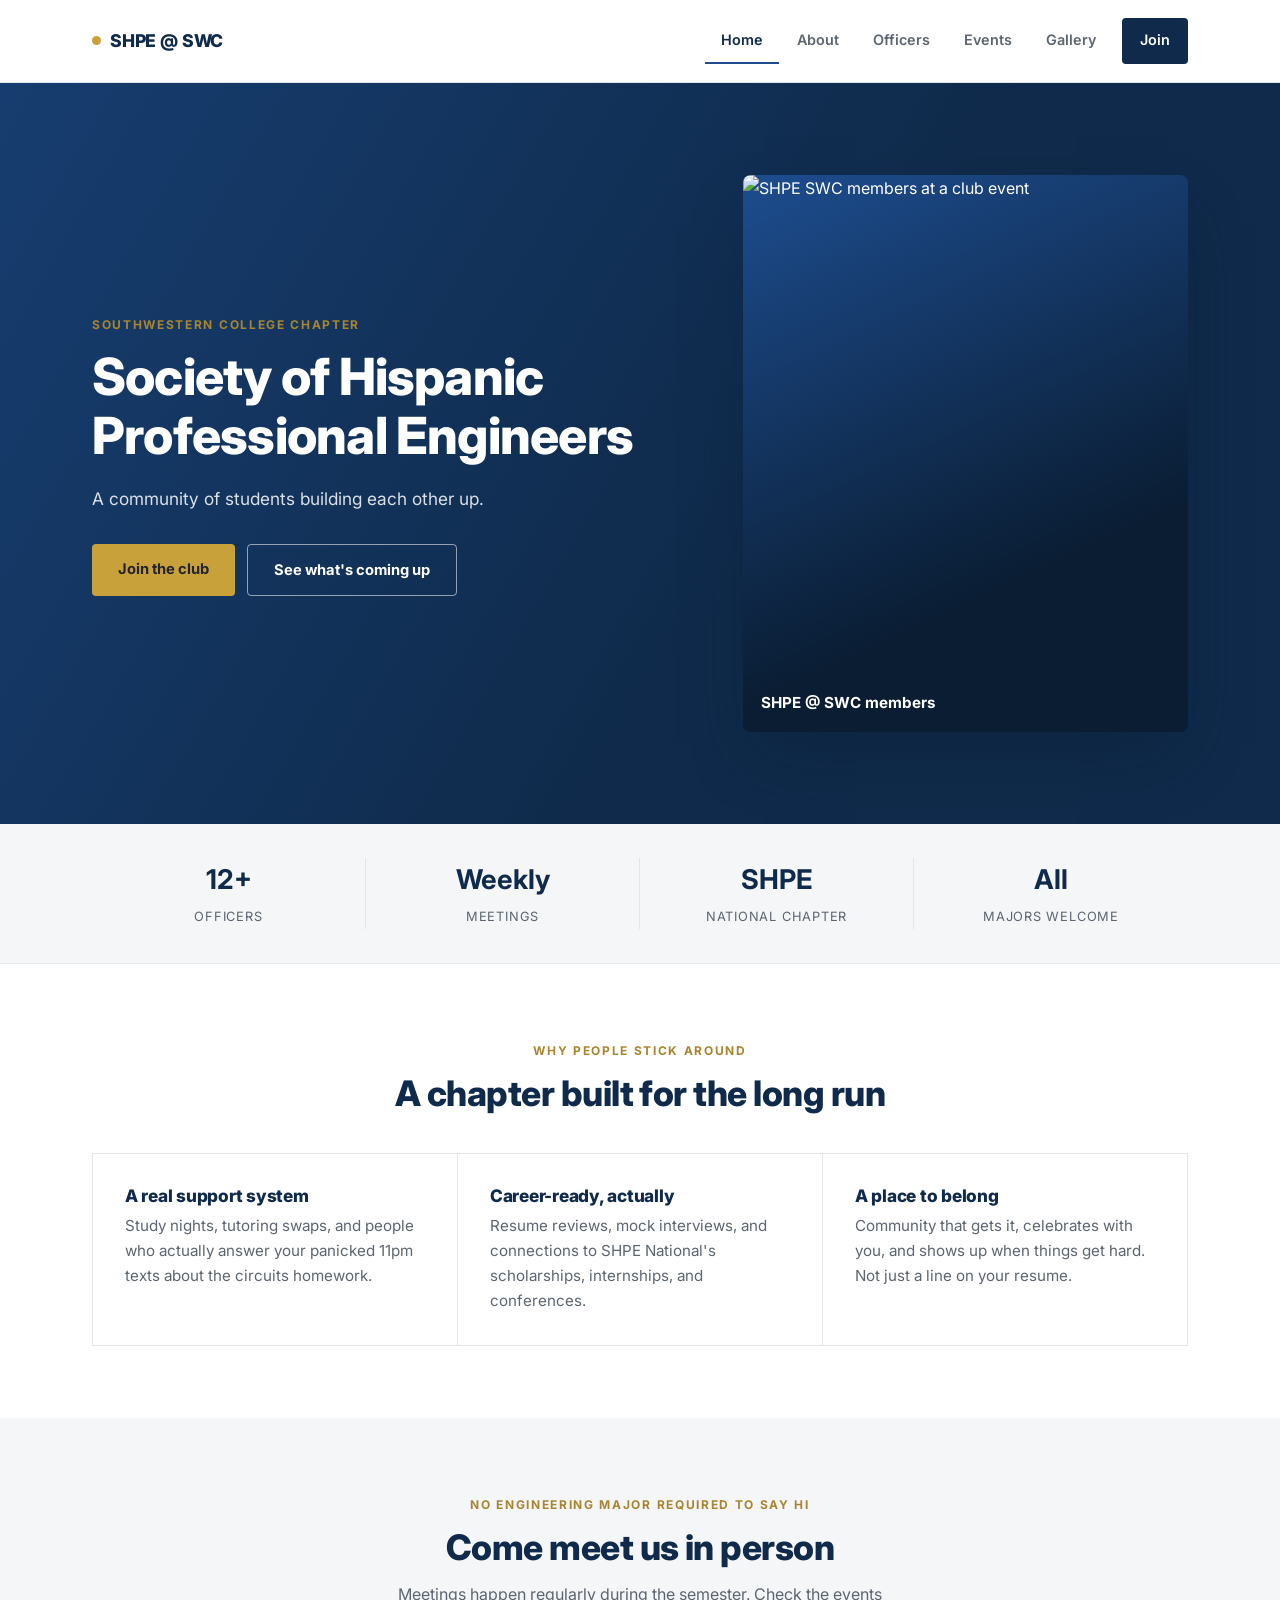
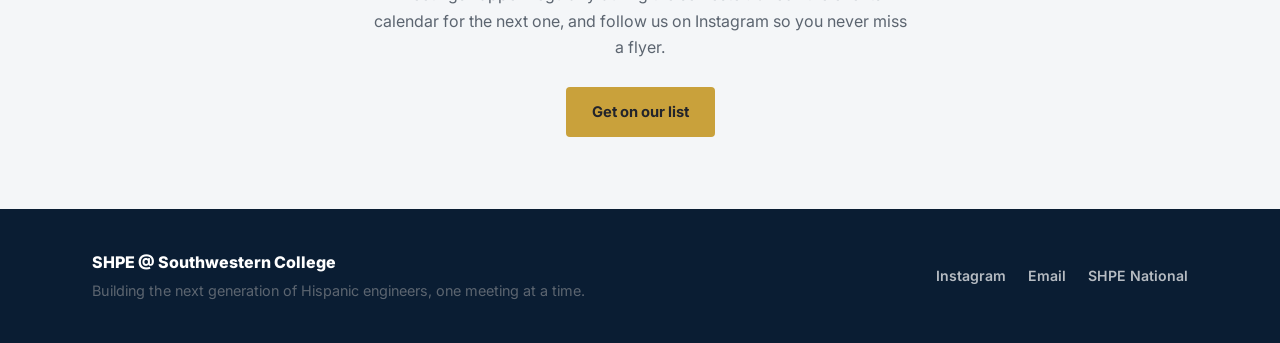
==== commit ed97f97d: "Revise hero section content and image source Updated the description and image source in the hero se" ====
--- a/index.html
+++ b/index.html
@@ -31,14 +31,14 @@
     <div>
       <span class="eyebrow">Southwestern College Chapter</span>
       <h1>Society of Hispanic<br>Professional Engineers</h1>
-      <p class="lede">A community of Jaguars building each other up in engineering, one meeting, one workshop, one late night study session at a time. Come for the resume workshops, stay for the carne asada.</p>
+      <p class="lede">A community of students building each other up. </p>
       <div class="hero-actions">
         <a href="join.html" class="btn btn-primary">Join the club</a>
         <a href="events.html" class="btn btn-outline">See what's coming up</a>
       </div>
     </div>
     <div class="hero-photo">
-      <img src="images/alina.jpg" alt="SHPE SWC members at a club event">
+      <img src="place holder" alt="SHPE SWC members at a club event">
       <div class="cap">SHPE @ SWC members</div>
     </div>
   </div>
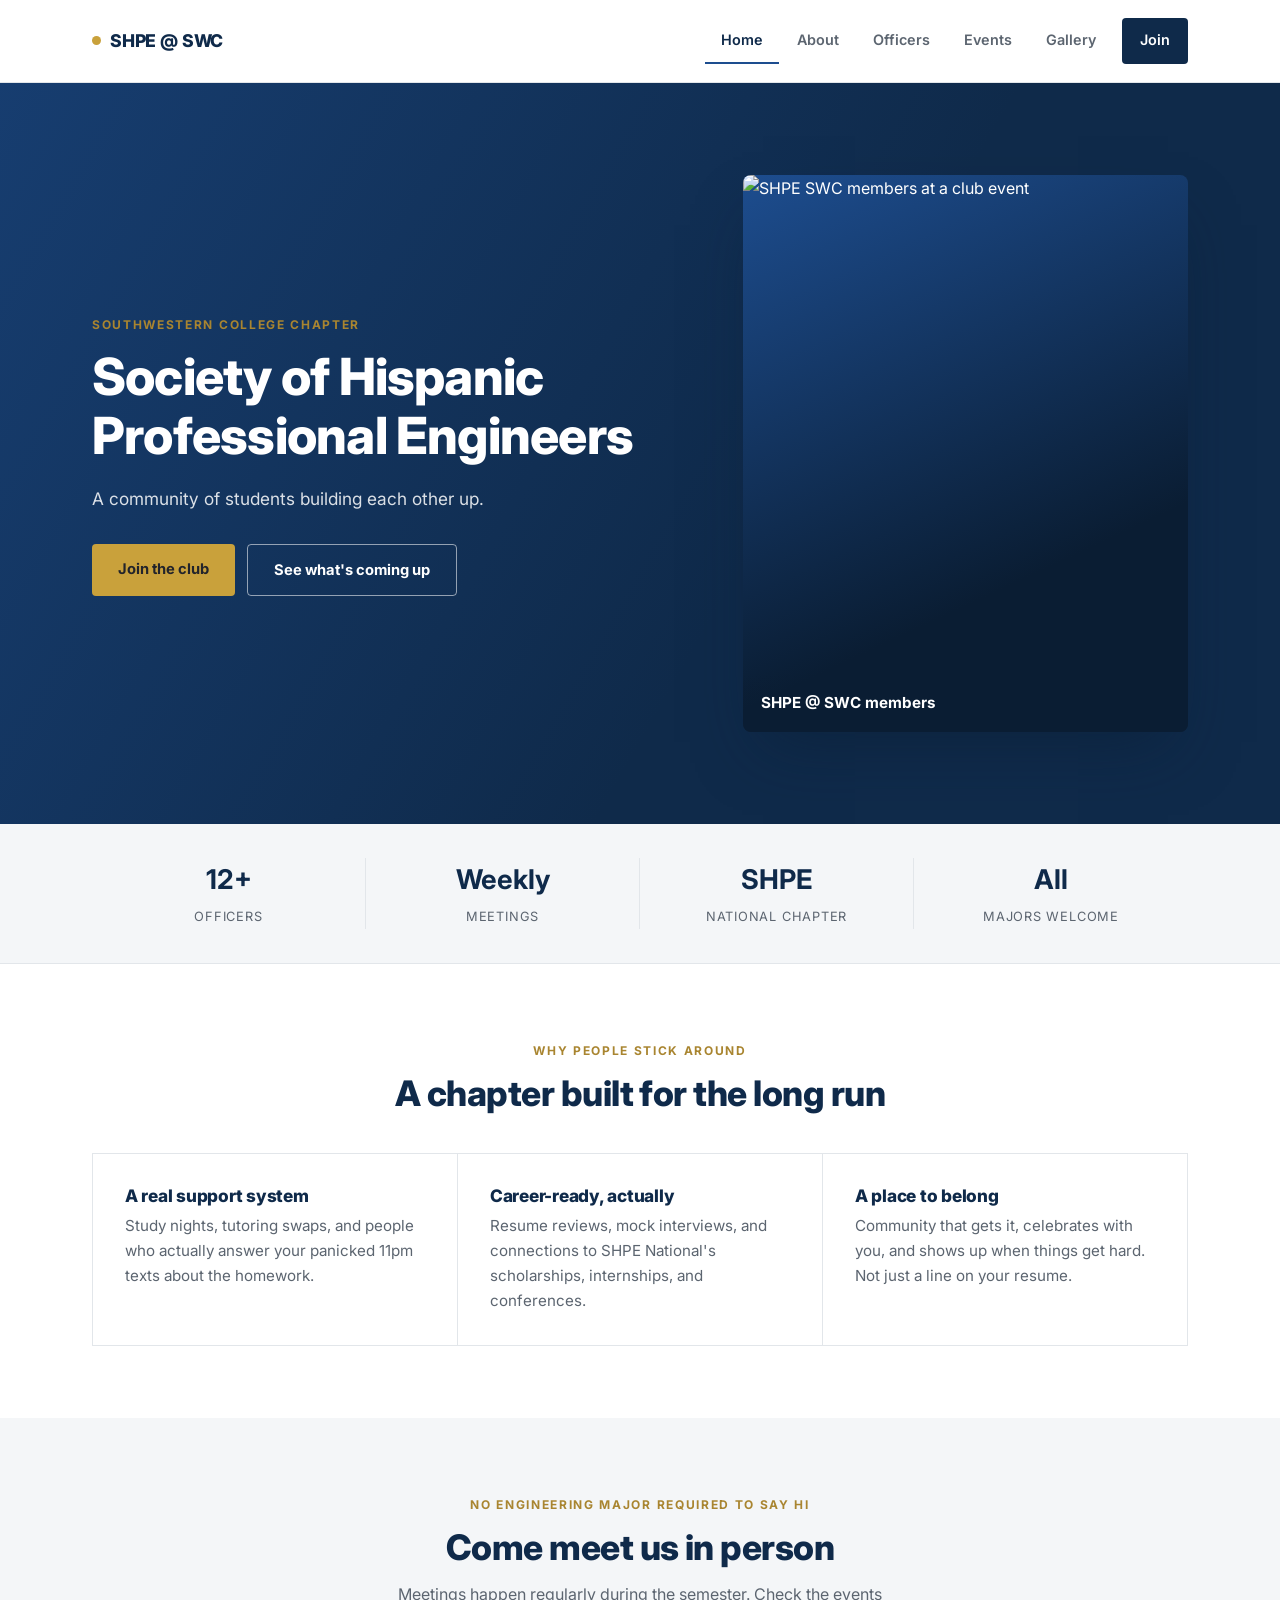
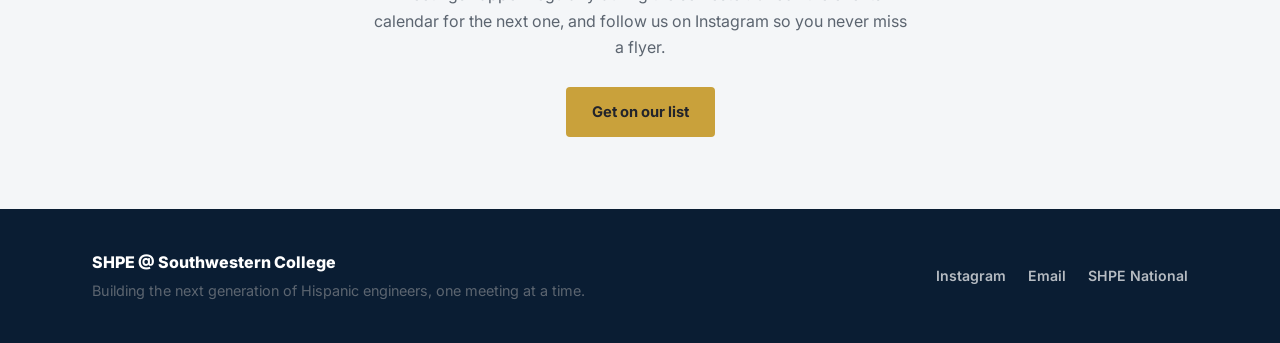
==== commit 3d72106a: "Update text in support system description" ====
--- a/index.html
+++ b/index.html
@@ -62,7 +62,7 @@
     <div class="grid-3">
       <div class="card">
         <h3>A real support system</h3>
-        <p>Study nights, tutoring swaps, and people who actually answer your panicked 11pm texts about the circuits homework.</p>
+        <p>Study nights, tutoring swaps, and people who actually answer your panicked 11pm texts about the homework.</p>
       </div>
       <div class="card">
         <h3>Career-ready, actually</h3>
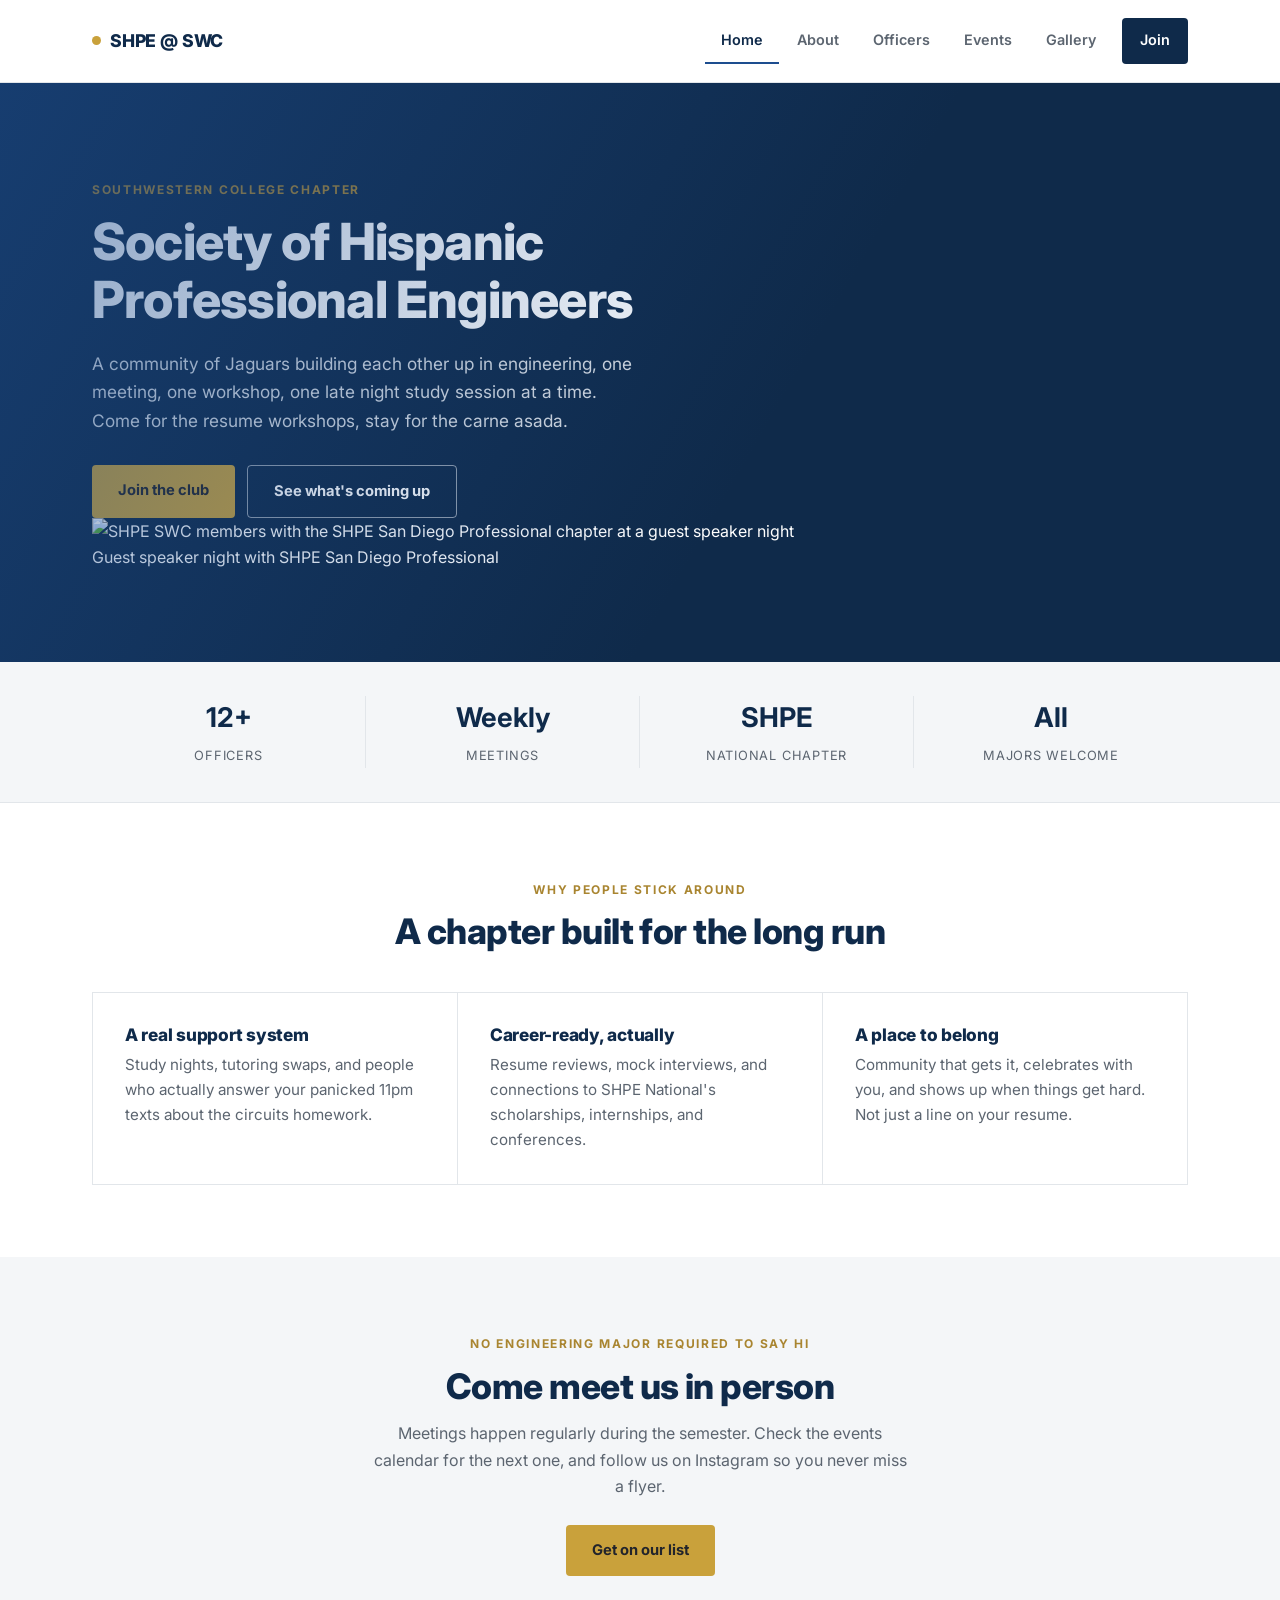
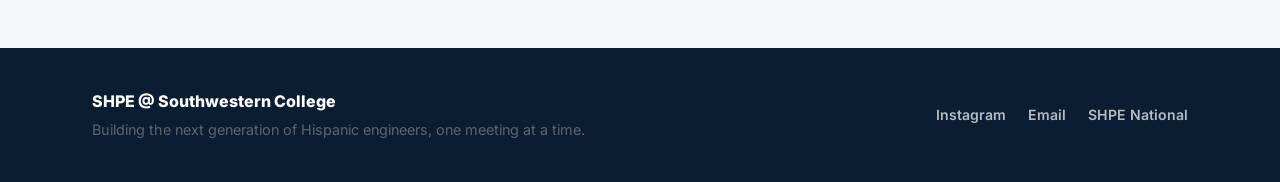
==== commit ee88db4a: "Revise hero section and update image references Updated hero section content and images for the Soci" ====
--- a/index.html
+++ b/index.html
@@ -1,4 +1,3 @@
-
 <!DOCTYPE html>
 <html lang="en">
 <head>
@@ -27,20 +26,18 @@
 </header>
 
 <section class="hero">
-  <div class="wrap hero-grid">
-    <div>
-      <span class="eyebrow">Southwestern College Chapter</span>
-      <h1>Society of Hispanic<br>Professional Engineers</h1>
-      <p class="lede">A community of students building each other up. </p>
-      <div class="hero-actions">
-        <a href="join.html" class="btn btn-primary">Join the club</a>
-        <a href="events.html" class="btn btn-outline">See what's coming up</a>
-      </div>
+  <div class="wrap hero-text">
+    <span class="eyebrow">Southwestern College Chapter</span>
+    <h1>Society of Hispanic<br>Professional Engineers</h1>
+    <p class="lede">A community of Jaguars building each other up in engineering, one meeting, one workshop, one late night study session at a time. Come for the resume workshops, stay for the carne asada.</p>
+    <div class="hero-actions">
+      <a href="join.html" class="btn btn-primary">Join the club</a>
+      <a href="events.html" class="btn btn-outline">See what's coming up</a>
     </div>
-    <div class="hero-photo">
-      <img src="place holder" alt="SHPE SWC members at a club event">
-      <div class="cap">SHPE @ SWC members</div>
-    </div>
+  </div>
+  <div class="wrap hero-photo-wide">
+    <img src="images/hero-group.jpg" alt="SHPE SWC members with the SHPE San Diego Professional chapter at a guest speaker night">
+    <div class="cap">Guest speaker night with SHPE San Diego Professional</div>
   </div>
 </section>
 
@@ -62,7 +59,7 @@
     <div class="grid-3">
       <div class="card">
         <h3>A real support system</h3>
-        <p>Study nights, tutoring swaps, and people who actually answer your panicked 11pm texts about the homework.</p>
+        <p>Study nights, tutoring swaps, and people who actually answer your panicked 11pm texts about the circuits homework.</p>
       </div>
       <div class="card">
         <h3>Career-ready, actually</h3>
--- a/css/style.css
+++ b/css/style.css
@@ -1,9 +1,9 @@
-/* 
-   SHPE @ SWC style.css
+/*
+   SHPE @ Southwestern College — style.css
    Design language: clean & corporate. Navy + gold, strict grid, Inter
    throughout, hairline dividers instead of decoration. Built to feel like a
    professional student-org / university department site.
-   */
+*/
 
 @import url('https://fonts.googleapis.com/css2?family=Inter:wght@400;500;600;700;800&display=swap');
 
@@ -75,7 +75,7 @@
 section { padding: 72px 0; }
 section.tight { padding-top: 0; }
 
-/* ---------- top nav ---------- */
+/*  top nav */
 header.site-header {
   position: sticky;
   top: 0;
@@ -164,7 +164,7 @@
   .nav-inner { flex-wrap: wrap; }
 }
 
-/* ---------- buttons ---------- */
+/*  buttons */
 .btn {
   display: inline-block;
   font-family: var(--font);
@@ -193,7 +193,7 @@
 }
 .btn-outline-dark:hover { background: var(--navy); color: #fff; }
 
-/* ---------- page hero (dark banner, all interior pages) ---------- */
+/* page hero (dark banner, all interior pages)  */
 .page-hero {
   background: var(--navy);
   color: #fff;
@@ -217,7 +217,7 @@
   margin: 0;
 }
 
-/* ---------- home hero ---------- */
+/*  home hero  */
 .hero {
   background: var(--navy);
   color: #fff;
@@ -261,7 +261,7 @@
   font-size: 0.95rem;
 }
 
-/* ---------- stats bar ---------- */
+/* stats bar  */
 .stats { background: var(--bg-soft); border-bottom: 1px solid var(--line); }
 .stats .wrap { display: grid; grid-template-columns: repeat(4, 1fr); padding: 34px 32px; }
 .stats .stat { text-align: center; border-right: 1px solid var(--line); }
@@ -273,11 +273,11 @@
   .stats .stat { border-right: none; }
 }
 
-/* ---------- section headers ---------- */
+/*  section headers  */
 .section-head { margin-bottom: 40px; }
 .section-head.center { text-align: center; }
 
-/* ---------- hairline card grid ---------- */
+/*hairline card grid */
 .grid-3, .grid-2 {
   display: grid;
   gap: 1px;
@@ -287,7 +287,19 @@
 .grid-3 { grid-template-columns: repeat(3, 1fr); }
 .grid-2 { grid-template-columns: repeat(2, 1fr); }
 @media (max-width: 860px) {
-  .grid-3, .grid-2 { grid-template-columns: 1fr; }
+  .grid-3, .grid-2 {
+    grid-template-columns: 1fr;
+    gap: 20px;
+    background: transparent;
+    border: none;
+  }
+  .grid-3 .card, .grid-2 .card {
+    border: 1px solid var(--line);
+    border-radius: 6px;
+  }
+  .band-navy .grid-3 .card, .band-navy .grid-2 .card {
+    border-color: rgba(255,255,255,0.16);
+  }
 }
 .card {
   background: #fff;
@@ -307,7 +319,7 @@
 .band-navy .card h3 { color: #fff; }
 .band-navy .card p { color: rgba(255,255,255,0.72); }
 
-/* ---------- standalone (non-grid) card, used for calendar/form wrappers ---------- */
+/* standalone (non-grid) card, used for calendar/form wrappers  */
 .panel {
   background: #fff;
   border: 1px solid var(--line);
@@ -315,11 +327,11 @@
   padding: 8px;
 }
 
-/* ---------- CTA band ---------- */
+/*  CTA band  */
 .cta { background: var(--bg-soft); text-align: center; }
 .cta p { color: var(--ink-soft); max-width: 54ch; margin: 0 auto 26px; }
 
-/* ---------- officer / team cards ---------- */
+/* officer / team cards */
 .officer {
   text-align: center;
 }
@@ -351,7 +363,7 @@
   color: var(--gold-deep);
 }
 
-/* ---------- gallery ---------- */
+/* gallery  */
 .gallery-grid {
   display: grid;
   grid-template-columns: repeat(auto-fill, minmax(240px, 1fr));
@@ -372,7 +384,7 @@
   color: var(--ink-soft);
 }
 
-/* ---------- form (join / canvas signup) ---------- */
+/*  form (join / canvas signup)*/
 .form-card {
   max-width: 560px;
   margin: 0 auto;
@@ -396,7 +408,7 @@
 }
 input:focus { outline: none; border-color: var(--blue); box-shadow: 0 0 0 3px rgba(29,77,143,0.15); }
 
-/* ---------- footer ---------- */
+/*  footer  */
 footer {
   background: var(--navy-deep);
   color: rgba(255,255,255,0.7);
@@ -420,14 +432,17 @@
 }
 .social-links a:hover { color: #fff; }
 
-/* ---------- reduced motion respect ---------- */
+/*  reduced motion respect*/
 @media (prefers-reduced-motion: reduce) {
   html { scroll-behavior: auto; }
   * { transition: none !important; }
 }
 
-/* ---------- misc utility ---------- */
+/* misc utility */
 .center { text-align: center; }
 .muted { color: var(--ink-soft); }
 .mt-lg { margin-top: 48px; }
 .stack { display: flex; flex-direction: column; gap: 8px; }
+
+
+ 
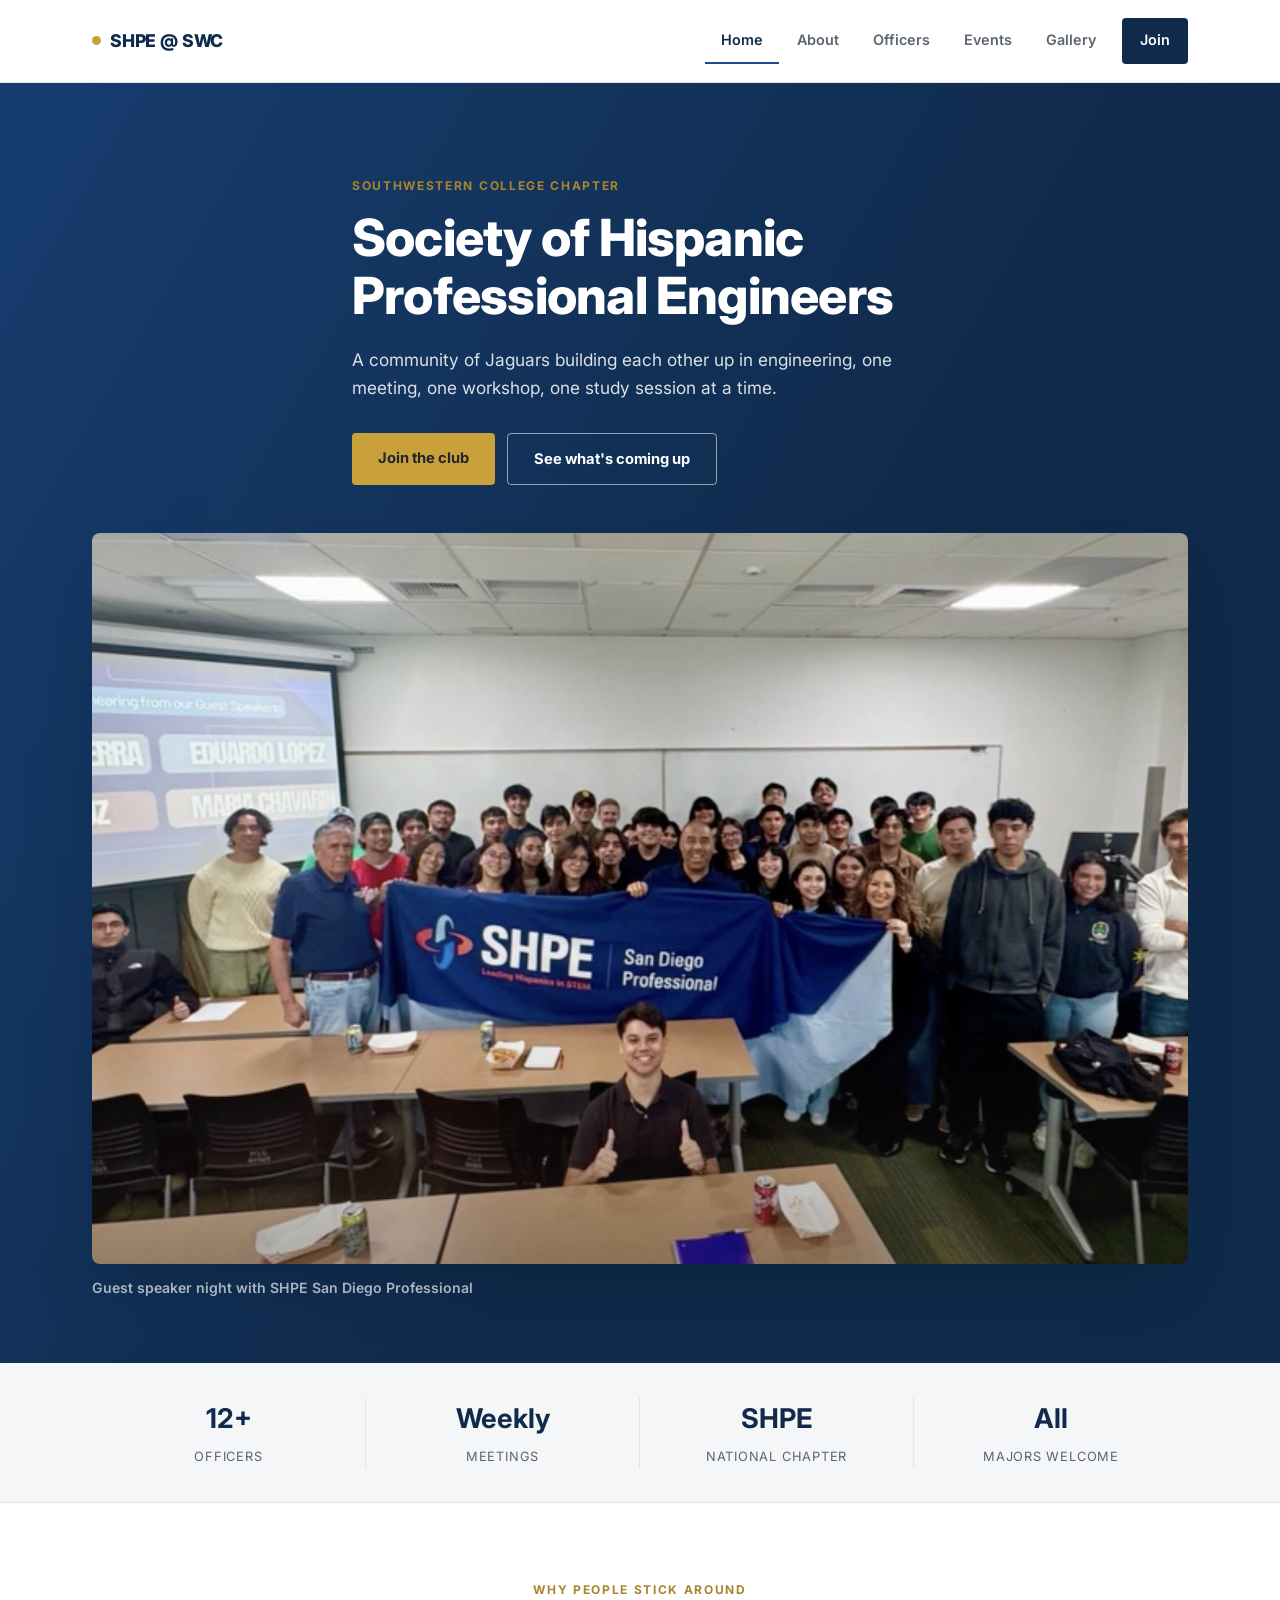
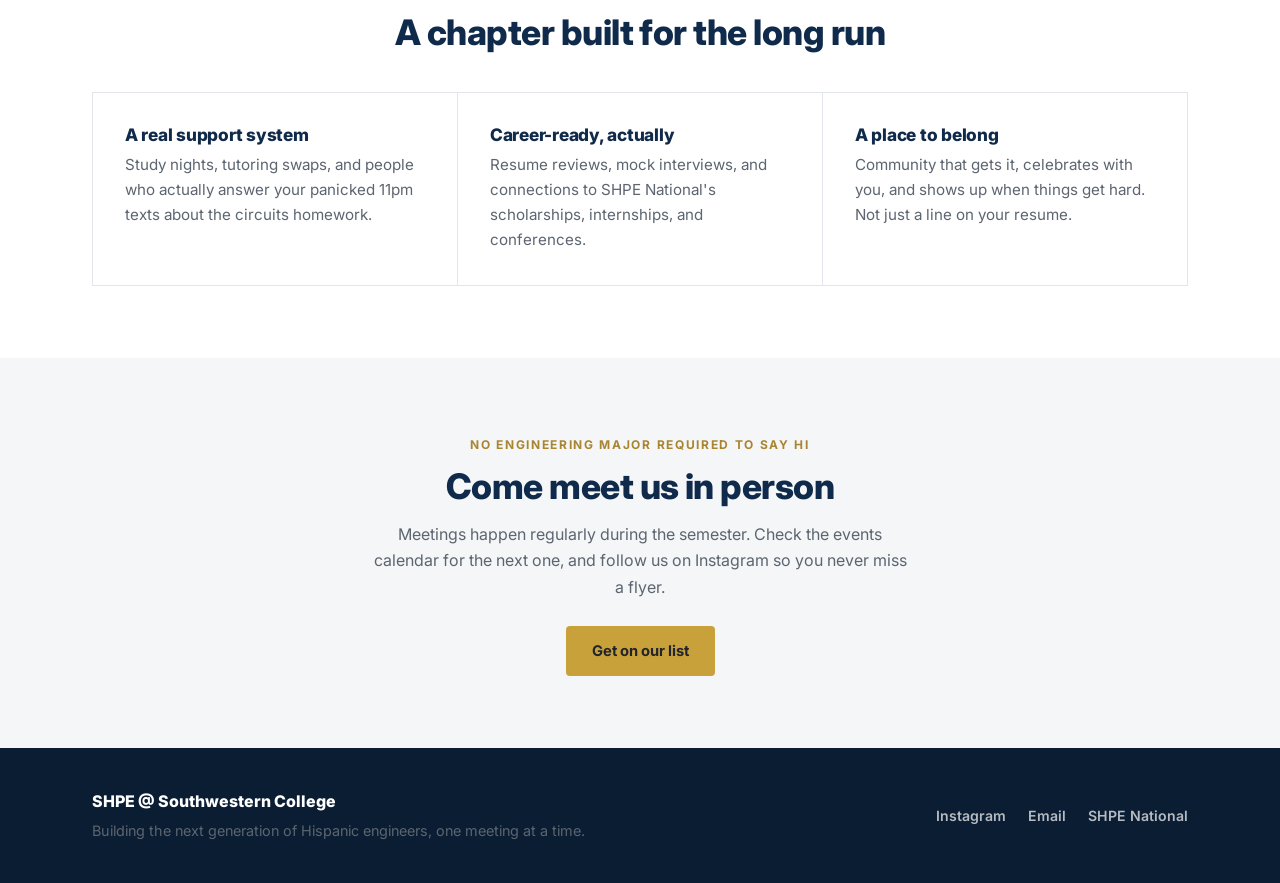
==== commit d43ff993: "Update meta description and hero section text" ====
--- a/index.html
+++ b/index.html
@@ -4,7 +4,7 @@
 <meta charset="UTF-8">
 <meta name="viewport" content="width=device-width, initial-scale=1.0">
 <title>SHPE @ Southwestern College</title>
-<meta name="description" content="SHPE at Southwestern College is a student-run chapter of the Society of Hispanic Professional Engineers — open to any student pursuing engineering, math, or science.">
+<meta name="description" content="SHPE at Southwestern College is a student-run chapter of the Society of Hispanic Professional Engineers, open to any student pursuing engineering, math, or science.">
 <link rel="canonical" href="https://shpeswc.org/">
 <link rel="stylesheet" href="css/style.css">
 </head>
@@ -29,7 +29,7 @@
   <div class="wrap hero-text">
     <span class="eyebrow">Southwestern College Chapter</span>
     <h1>Society of Hispanic<br>Professional Engineers</h1>
-    <p class="lede">A community of Jaguars building each other up in engineering, one meeting, one workshop, one late night study session at a time. Come for the resume workshops, stay for the carne asada.</p>
+    <p class="lede">A community of Jaguars building each other up in engineering, one meeting, one workshop, one study session at a time.</p>
     <div class="hero-actions">
       <a href="join.html" class="btn btn-primary">Join the club</a>
       <a href="events.html" class="btn btn-outline">See what's coming up</a>
--- a/css/style.css
+++ b/css/style.css
@@ -1,9 +1,10 @@
-/*
+
+/* 
    SHPE @ Southwestern College — style.css
    Design language: clean & corporate. Navy + gold, strict grid, Inter
    throughout, hairline dividers instead of decoration. Built to feel like a
    professional student-org / university department site.
-*/
+  */
 
 @import url('https://fonts.googleapis.com/css2?family=Inter:wght@400;500;600;700;800&display=swap');
 
@@ -75,7 +76,7 @@
 section { padding: 72px 0; }
 section.tight { padding-top: 0; }
 
-/*  top nav */
+/* ---------- top nav ---------- */
 header.site-header {
   position: sticky;
   top: 0;
@@ -193,7 +194,7 @@
 }
 .btn-outline-dark:hover { background: var(--navy); color: #fff; }
 
-/* page hero (dark banner, all interior pages)  */
+/* page hero (dark banner, all interior pages) */
 .page-hero {
   background: var(--navy);
   color: #fff;
@@ -217,11 +218,11 @@
   margin: 0;
 }
 
-/*  home hero  */
+/*  home hero*/
 .hero {
   background: var(--navy);
   color: #fff;
-  padding: 92px 0;
+  padding: 88px 0 64px;
   position: relative;
   overflow: hidden;
 }
@@ -231,8 +232,7 @@
   inset: 0;
   background: linear-gradient(120deg, rgba(29,77,143,0.55), transparent 60%);
 }
-.hero-grid { position: relative; display: grid; grid-template-columns: 1.15fr 0.85fr; gap: 48px; align-items: center; }
-@media (max-width: 860px) { .hero-grid { grid-template-columns: 1fr; } }
+.hero-text { position: relative; max-width: 640px; }
 .hero h1 { color: #fff; }
 .hero p.lede {
   color: rgba(255,255,255,0.85);
@@ -242,26 +242,29 @@
 }
 .hero-actions { display: flex; gap: 12px; flex-wrap: wrap; }
 
-.hero-photo {
-  aspect-ratio: 4/5;
+.hero-photo-wide {
+  position: relative;
+  margin-top: 48px;
+}
+.hero-photo-wide img {
+  width: 100%;
+  aspect-ratio: 3/2;
+  object-fit: cover;
   border-radius: 8px;
-  overflow: hidden;
-  background: linear-gradient(155deg, var(--blue) 0%, var(--navy-deep) 70%);
-  position: relative;
   box-shadow: 0 30px 60px -20px rgba(10,29,51,0.5);
-}
-.hero-photo img { width: 100%; height: 100%; object-fit: cover; }
-.hero-photo .cap {
-  position: absolute;
-  bottom: 0; left: 0; right: 0;
-  padding: 16px 18px;
-  background: linear-gradient(0deg, rgba(10,29,51,0.85), transparent);
-  color: #fff;
-  font-weight: 700;
-  font-size: 0.95rem;
-}
-
-/* stats bar  */
+  display: block;
+}
+@media (max-width: 700px) {
+  .hero-photo-wide img { aspect-ratio: 4/3; }
+}
+.hero-photo-wide .cap {
+  margin-top: 12px;
+  color: rgba(255,255,255,0.65);
+  font-size: 0.88rem;
+  font-weight: 600;
+}
+
+/*  stats bar  */
 .stats { background: var(--bg-soft); border-bottom: 1px solid var(--line); }
 .stats .wrap { display: grid; grid-template-columns: repeat(4, 1fr); padding: 34px 32px; }
 .stats .stat { text-align: center; border-right: 1px solid var(--line); }
@@ -273,11 +276,11 @@
   .stats .stat { border-right: none; }
 }
 
-/*  section headers  */
+/* section headers  */
 .section-head { margin-bottom: 40px; }
 .section-head.center { text-align: center; }
 
-/*hairline card grid */
+/* hairline card grid  */
 .grid-3, .grid-2 {
   display: grid;
   gap: 1px;
@@ -319,7 +322,7 @@
 .band-navy .card h3 { color: #fff; }
 .band-navy .card p { color: rgba(255,255,255,0.72); }
 
-/* standalone (non-grid) card, used for calendar/form wrappers  */
+/* standalone (non-grid) card, used for calendar/form wrappers */
 .panel {
   background: #fff;
   border: 1px solid var(--line);
@@ -331,7 +334,7 @@
 .cta { background: var(--bg-soft); text-align: center; }
 .cta p { color: var(--ink-soft); max-width: 54ch; margin: 0 auto 26px; }
 
-/* officer / team cards */
+/*  officer / team cards  */
 .officer {
   text-align: center;
 }
@@ -363,7 +366,7 @@
   color: var(--gold-deep);
 }
 
-/* gallery  */
+/* gallery */
 .gallery-grid {
   display: grid;
   grid-template-columns: repeat(auto-fill, minmax(240px, 1fr));
@@ -384,7 +387,7 @@
   color: var(--ink-soft);
 }
 
-/*  form (join / canvas signup)*/
+/* form (join / canvas signup) */
 .form-card {
   max-width: 560px;
   margin: 0 auto;
@@ -408,7 +411,7 @@
 }
 input:focus { outline: none; border-color: var(--blue); box-shadow: 0 0 0 3px rgba(29,77,143,0.15); }
 
-/*  footer  */
+/*  footer */
 footer {
   background: var(--navy-deep);
   color: rgba(255,255,255,0.7);
@@ -432,17 +435,14 @@
 }
 .social-links a:hover { color: #fff; }
 
-/*  reduced motion respect*/
+/* reduced motion respect  */
 @media (prefers-reduced-motion: reduce) {
   html { scroll-behavior: auto; }
   * { transition: none !important; }
 }
 
-/* misc utility */
+/*  misc utility */
 .center { text-align: center; }
 .muted { color: var(--ink-soft); }
 .mt-lg { margin-top: 48px; }
 .stack { display: flex; flex-direction: column; gap: 8px; }
-
-
- 
